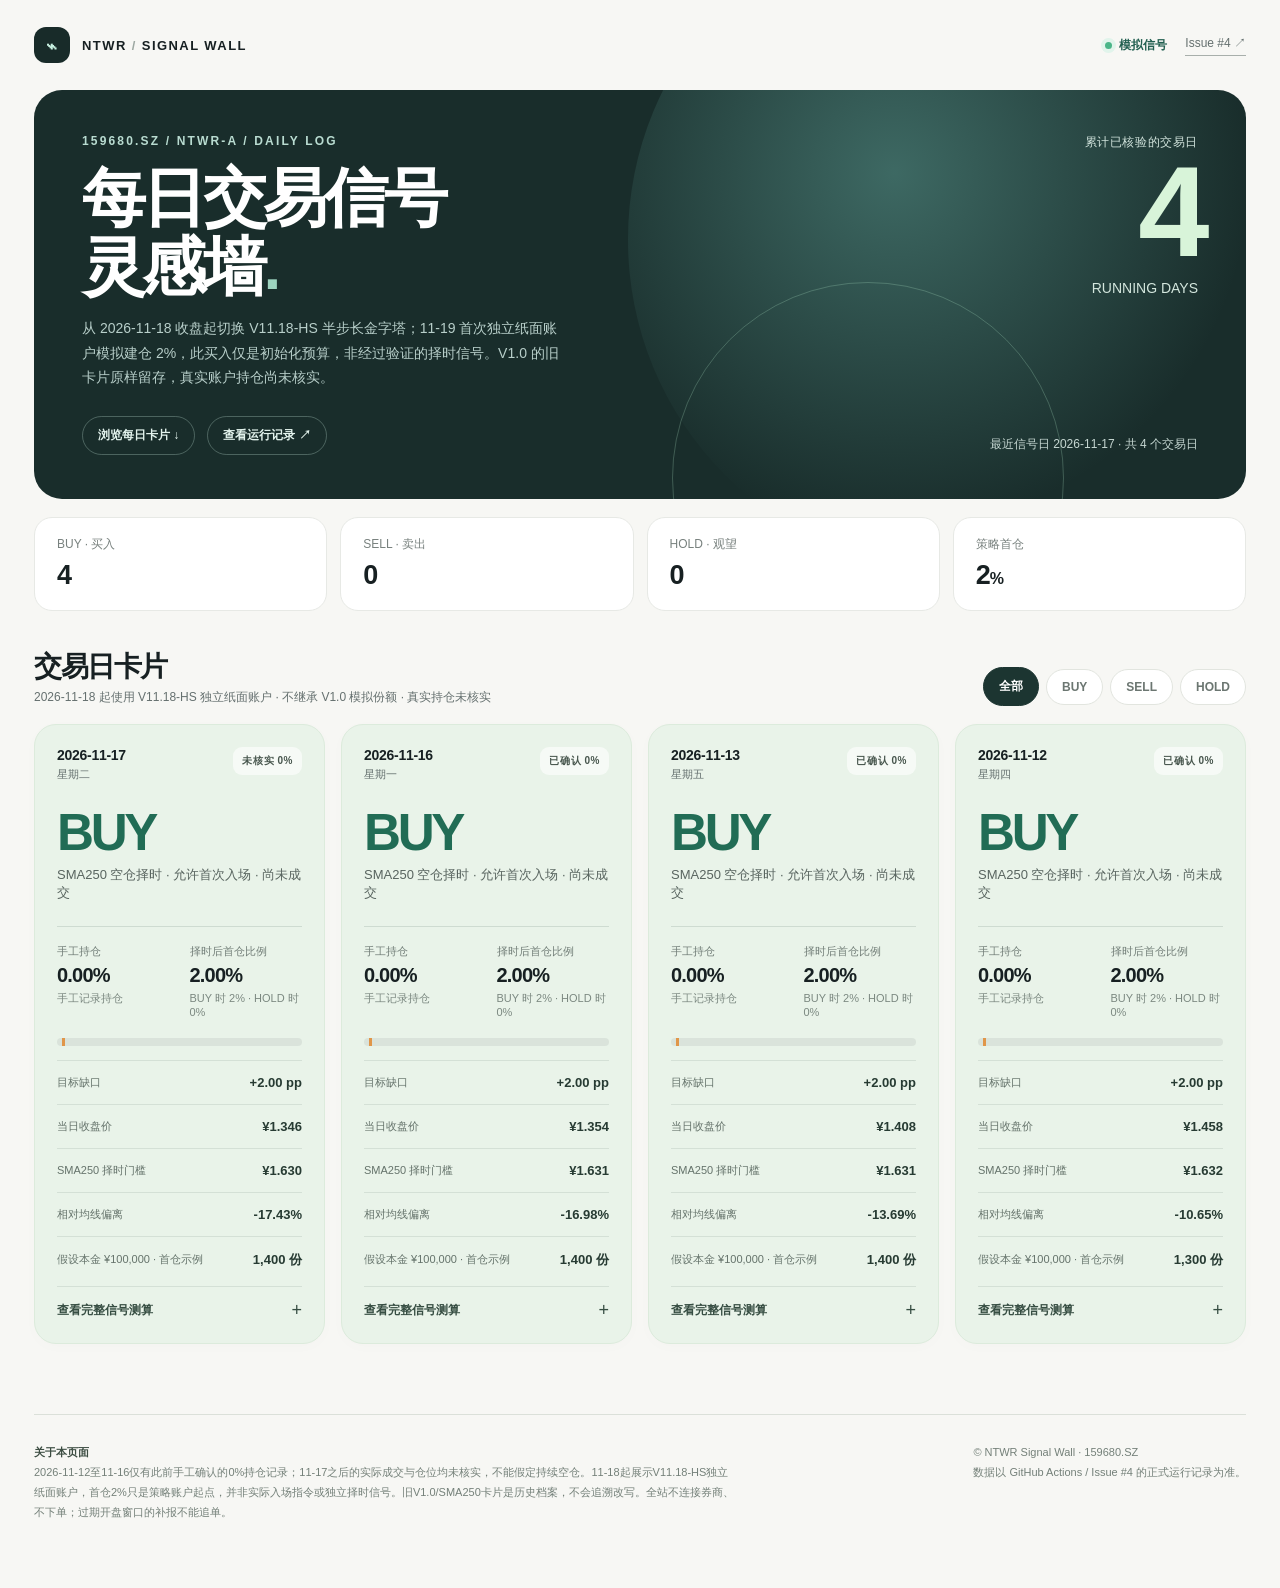
==== index.html @ 6b3f56c6 "data: sync verified 159680 signal wall from private research" ====
<!doctype html>
<html lang="zh-CN">
<head>
  <meta charset="utf-8">
  <meta name="viewport" content="width=device-width, initial-scale=1">
  <meta name="color-scheme" content="light">
  <meta name="description" content="159680.SZ · NTWR-A V11.18-HS 半步长金字塔独立纸面账户（2026-11-18切换），历史V1.0记录保留">
  <title>NTWR Signal Wall · 159680.SZ</title>
  <style>
    :root{--ink:#172022;--muted:#65706f;--paper:#f7f7f4;--border:#e7e9e5;--sea:#076c68;--buy:#216c55;--sell:#b0543d;--hold:#7168a0;--radius:22px}
    *{box-sizing:border-box}html{scroll-behavior:smooth}body{margin:0;background:var(--paper);color:var(--ink);font-family:-apple-system,BlinkMacSystemFont,"SF Pro Display","PingFang SC","Microsoft YaHei",sans-serif;-webkit-font-smoothing:antialiased}
    a{color:inherit;text-decoration:none}button{font:inherit}button:focus-visible,a:focus-visible,summary:focus-visible{outline:3px solid #1d8580;outline-offset:4px}
    .shell{max-width:1500px;margin:auto;padding:0 34px 55px}
    .nav{height:90px;display:flex;align-items:center;justify-content:space-between;gap:20px}
    .logo{display:flex;align-items:center;gap:12px;font-size:13px;font-weight:760;letter-spacing:.11em}
    .logo-mark{width:36px;height:36px;border-radius:12px;background:#182b29;color:#c6efdf;display:grid;place-items:center;font-size:20px;letter-spacing:0}
    .nav-right{display:flex;align-items:center;gap:18px;color:var(--muted);font-size:12px}
    .nav-link{border-bottom:1px solid #a8afab;padding-bottom:3px}.tiny-live{display:inline-flex;align-items:center;gap:7px;font-weight:650;color:#225f50}.dot{display:inline-block;width:7px;height:7px;background:#4ab588;border-radius:100%;box-shadow:0 0 0 4px #e1f4eb}
    .hero{position:relative;overflow:hidden;display:grid;grid-template-columns:minmax(0,1.2fr) minmax(265px,.8fr);min-height:325px;gap:28px;padding:44px 48px;background:#192d2b;color:white;border-radius:28px}
    .hero:before{content:"";position:absolute;right:-4%;top:-45%;width:55%;aspect-ratio:1;border-radius:50%;background:radial-gradient(circle at 40% 40%,#65aaa07a,transparent 63%)}
    .hero:after{content:"";position:absolute;right:15%;bottom:-175px;width:390px;height:390px;border:1px solid #addfc043;border-radius:50%}
    .hero-copy,.hero-metrics{position:relative;z-index:1}.eyebrow{font-size:12px;letter-spacing:.18em;font-weight:670;color:#b9dcd1}
    h1{margin:16px 0 14px;font-size:clamp(38px,5vw,66px);letter-spacing:-.055em;line-height:1.08;font-weight:770}
    .hero-sub{margin:0;color:#b8cfca;line-height:1.75;font-size:14px;max-width:480px}
    .hero-links{display:flex;flex-wrap:wrap;gap:12px;margin-top:26px}.hero-link{border:1px solid #8eaaa270;padding:10px 15px;border-radius:100px;color:#e3f3ed;font-size:12px;font-weight:650}.hero-link:hover{background:#ffffff16}
    .hero-metrics{align-self:stretch;display:flex;flex-direction:column;justify-content:space-between;align-items:flex-end;text-align:right}
    .run-label{font-size:12px;color:#d3e5de;letter-spacing:.05em}.run-number{font-weight:800;line-height:.95;letter-spacing:-.09em;font-size:clamp(84px,10vw,143px);color:#d8f4d9;font-variant-numeric:tabular-nums}
    .run-caption{margin:7px 0 0;font-size:14px;color:#d3e6dd}.newest{font-size:12px;color:#c6d7d2;line-height:1.7}
    .stat-strip{display:grid;grid-template-columns:repeat(4,1fr);gap:13px;margin:18px 0 39px}
    .stat{background:white;border:1px solid var(--border);border-radius:18px;padding:18px 22px;min-height:94px}
    .stat-label{font-size:12px;color:#78817e}.stat-value{font-size:27px;line-height:1.18;margin-top:7px;font-weight:770;letter-spacing:-.04em;font-variant-numeric:tabular-nums}
    .section-head{display:flex;justify-content:space-between;align-items:end;gap:20px;margin-bottom:18px}
    .section-head h2{font-size:28px;letter-spacing:-.05em;line-height:1.2;margin:0 0 6px}.section-head p{font-size:12px;color:var(--muted);margin:0}
    .filters{display:flex;align-items:center;gap:7px;flex-wrap:wrap}
    .filter{border:1px solid #e2e5df;background:#fff;border-radius:999px;padding:10px 15px;cursor:pointer;color:#6b7671;font-size:12px;font-weight:690;transition:background .15s,border .15s}
    .filter[aria-pressed="true"]{background:#1c3531;border-color:#1c3531;color:#fff}.filter:hover:not([aria-pressed="true"]){border-color:#89a49a}
    /* Row-first order: the first three daily cards occupy the first three columns. */
    .wall{display:grid;grid-template-columns:repeat(4,minmax(0,1fr));gap:16px;align-items:start;min-height:150px}
    /* Progressive enhancement: the script sizes row spans for a compact masonry wall. */
    .wall.masonry{grid-auto-rows:8px}
    .wall>.empty{grid-column:1/-1}
    .card{display:block;width:100%;margin:0;min-width:0;align-self:start;padding:22px;border:1px solid #e9eae5;background:white;border-radius:var(--radius);box-shadow:0 3px 15px #21342b04;transition:transform .22s,box-shadow .22s;overflow:hidden}
    .card:hover{transform:translateY(-3px);box-shadow:0 16px 30px #1f302214}
    .card.buy{background:#e9f3e9;border-color:#dcebdc}.card.sell{background:#f9eae4;border-color:#f0dcd3}.card.hold{background:#eeebf7;border-color:#e4e0f0}
    .card-top{display:flex;align-items:flex-start;justify-content:space-between;gap:12px}
    .card-date{font-size:14px;font-weight:760;letter-spacing:-.02em}.day-name{font-size:11px;color:var(--muted);margin-top:4px}
    .tag{padding:7px 9px;border-radius:9px;background:#fff9;font-size:10px;letter-spacing:.055em;font-weight:750;color:#47564d}
    .signal{font-weight:830;letter-spacing:-.065em;font-size:clamp(38px,4vw,59px);margin:25px 0 7px;line-height:1}
    .buy .signal{color:var(--buy)}.sell .signal{color:var(--sell)}.hold .signal{color:var(--hold)}
    .signal-zh{font-size:13px;color:#58645f}.card-main{display:grid;grid-template-columns:1fr 1fr;gap:20px;margin-top:24px;border-top:1px solid #90a29a4d;padding-top:17px}
    .k{font-size:11px;color:#727e78}.v{font-size:20px;letter-spacing:-.04em;font-weight:760;margin-top:5px;font-variant-numeric:tabular-nums}
    .mini-v{font-size:14px;font-weight:730;margin-top:4px}
    .mini-note{font-size:11px;color:#7b8880;margin-top:4px}
    .weight-line{height:8px;border-radius:12px;background:#acb6b042;position:relative;margin:20px 0 14px;overflow:hidden}
    .weight-line .actual{height:100%;border-radius:12px;background:#304a44;width:var(--actual)}
    .weight-line .target{position:absolute;top:0;bottom:0;left:var(--target);width:3px;background:#e09649}
    .card-foot{display:flex;justify-content:space-between;align-items:center;gap:10px;border-top:1px solid #8a9b9338;margin-top:14px;padding-top:14px;font-size:11px;color:#65736b}
    .card-foot strong{font-size:13px;color:#273b33;font-variant-numeric:tabular-nums}
    .details{border-top:1px solid #8a9b9338;margin-top:17px;padding-top:13px}
    .details summary{list-style:none;display:flex;justify-content:space-between;align-items:center;gap:10px;font-size:12px;font-weight:700;cursor:pointer;color:#364d42}
    .details summary::-webkit-details-marker{display:none}.details summary:after{content:"+";font-size:18px;font-weight:400}.details[open] summary:after{content:"−"}
    .detail-body{padding-top:16px;font-size:12px;color:#51645a;line-height:1.8}
    .detail-row{display:flex;justify-content:space-between;gap:10px;border-bottom:1px dashed #8c9d932e;padding:4px 0}.detail-row strong{font-variant-numeric:tabular-nums;color:#24342c}
    .scenario{width:100%;margin-top:13px;border-collapse:collapse;font-size:11px}.scenario th{text-align:left;font-weight:600;color:#708078}.scenario th,.scenario td{padding:7px 2px;border-bottom:1px solid #90a29a38}.scenario td:last-child{text-align:right;font-variant-numeric:tabular-nums}
    .detail-source{display:inline-flex;align-items:center;gap:4px;margin-top:17px;text-decoration:underline;text-underline-offset:4px}
    .empty{padding:70px 20px;text-align:center;background:white;border:1px dashed #bbc8c1;border-radius:20px;color:#79877f;font-size:14px}
    .footer{margin-top:58px;border-top:1px solid #dbe0d9;padding:28px 0 10px;display:flex;gap:25px;justify-content:space-between;color:#748079;font-size:11px;line-height:1.8}
    .footer b{color:#3c4d42}.footer>div{max-width:700px}
    @media(max-width:1180px){.wall{grid-template-columns:repeat(3,minmax(0,1fr))}}
    @media(max-width:900px){.hero{grid-template-columns:1fr;padding:30px;min-height:320px}.hero-metrics{flex-direction:row;align-items:end;text-align:left}.run-number{font-size:90px}.stat-strip{grid-template-columns:repeat(2,1fr)}.section-head{align-items:flex-start;flex-direction:column}.wall{grid-template-columns:repeat(2,minmax(0,1fr))}}
    @media(max-width:540px){.shell{padding:0 16px 34px}.nav{height:72px}.nav-right{gap:8px}.nav-link{font-size:11px}.hero{padding:26px 24px;border-radius:22px}.hero-metrics{gap:8px;align-items:end}.run-number{font-size:74px}.hero h1{font-size:39px}.stat-strip{gap:8px;margin:12px 0 28px}.stat{padding:16px;min-height:80px}.stat-value{font-size:25px}.wall{grid-template-columns:1fr}.section-head h2{font-size:25px}.footer{flex-direction:column;gap:7px}}
    @media(prefers-reduced-motion:reduce){*{scroll-behavior:auto!important;transition:none!important}}
  </style>
</head>
<body>
  <div class="shell">
    <nav class="nav" aria-label="主导航">
      <div class="logo"><div class="logo-mark" aria-hidden="true">⌁</div><span>NTWR <span style="color:#9da8a2">/</span> SIGNAL WALL</span></div>
      <div class="nav-right"><span class="tiny-live"><span class="dot"></span>模拟信号</span><a class="nav-link" href="https://github.com/zhangzihaoDT/grid-trading/issues/4" target="_blank" rel="noreferrer">Issue #4 ↗</a></div>
    </nav>
    <header class="hero">
      <div class="hero-copy">
        <div class="eyebrow">159680.SZ / NTWR-A / DAILY LOG</div>
        <h1>每日交易信号<br>灵感墙<span style="color:#9dd4bf">.</span></h1>
        <p class="hero-sub">从 2026-11-18 收盘起切换 V11.18-HS 半步长金字塔；11-19 首次独立纸面账户模拟建仓 2%，此买入仅是初始化预算，非经过验证的择时信号。V1.0 的旧卡片原样留存，真实账户持仓尚未核实。</p>
        <div class="hero-links"><a class="hero-link" href="#signal-wall">浏览每日卡片 ↓</a><a class="hero-link" href="https://github.com/zhangzihaoDT/grid-trading/actions/workflows/ntwr-a-159680-daily.yml" target="_blank" rel="noreferrer">查看运行记录 ↗</a></div>
      </div>
      <div class="hero-metrics">
        <div><div class="run-label">累计已核验的交易日</div><div class="run-number" id="day-count">—</div><p class="run-caption">RUNNING DAYS</p></div>
        <div class="newest" id="latest-date">正在读取信号档案…</div>
      </div>
    </header>
    <section class="stat-strip" aria-label="信号统计">
      <div class="stat"><div class="stat-label">BUY · 买入</div><div class="stat-value" id="buy-count">—</div></div>
      <div class="stat"><div class="stat-label">SELL · 卖出</div><div class="stat-value" id="sell-count">—</div></div>
      <div class="stat"><div class="stat-label">HOLD · 观望</div><div class="stat-value" id="hold-count">—</div></div>
      <div class="stat"><div class="stat-label">策略首仓</div><div class="stat-value">2<span style="font-size:16px">%</span></div></div>
    </section>
    <main id="signal-wall">
      <div class="section-head"><div><h2>交易日卡片</h2><p>2026-11-18 起使用 V11.18-HS 独立纸面账户 · 不继承 V1.0 模拟份额 · 真实持仓未核实</p></div>
        <div class="filters" role="group" aria-label="按信号筛选">
          <button class="filter" type="button" data-filter="ALL" aria-pressed="true">全部</button>
          <button class="filter" type="button" data-filter="BUY" aria-pressed="false">BUY</button>
          <button class="filter" type="button" data-filter="SELL" aria-pressed="false">SELL</button>
          <button class="filter" type="button" data-filter="HOLD" aria-pressed="false">HOLD</button>
        </div>
      </div>
      <div id="cards" class="wall" aria-live="polite"><div class="empty">正在加载已核验的交易日信号…</div></div>
    </main>
    <footer class="footer">
      <div><b>关于本页面</b><div>2026-11-12至11-16仅有此前手工确认的0%持仓记录；11-17之后的实际成交与仓位均未核实，不能假定持续空仓。11-18起展示V11.18-HS独立纸面账户，首仓2%只是策略账户起点，并非实际入场指令或独立择时信号。旧V1.0/SMA250卡片是历史档案，不会追溯改写。全站不连接券商、不下单；过期开盘窗口的补报不能追单。</div></div>
      <div>© NTWR Signal Wall · 159680.SZ<br>数据以 GitHub Actions / Issue #4 的正式运行记录为准。</div>
    </footer>
  </div>
  <script>
    "use strict";
    const wall = document.querySelector("#cards");
    const buttons = Array.from(document.querySelectorAll("[data-filter]"));
    const text = (id, value) => { document.getElementById(id).textContent = String(value); };
    const h = value => String(value ?? "").replace(/[&<>"']/g, c => ({'&':'&amp;','<':'&lt;','>':'&gt;','"':'&quot;',"'":'&#39;'}[c]));
    const percent = (value, digits=2) => (Number(value)*100).toFixed(digits)+"%";
    const cny = value => "¥"+Number(value).toLocaleString("zh-CN",{maximumFractionDigits:2,minimumFractionDigits:0});
    const signed = value => (Number(value)>0?"+":"")+(Number(value)*100).toFixed(2)+" pp";
    const dayName = date => ["星期日","星期一","星期二","星期三","星期四","星期五","星期六"][new Date(date+"T12:00:00+08:00").getUTCDay()];
    const label = {BUY:"买入信号",SELL:"卖出信号",HOLD:"继续观望"};
    let entries = [], chosen = "ALL";
    const visibleSignal = e => e.position_view?.entry_signal || e.signal;
    function card(e) {
      const hs=e.policy==="ntwr_a_v11_18" && e.strategy_version==="NTWR-A V11.18-HS pyramid grid / fresh 2% paper first entry";
      const view=e.position_view && e.position_view.account_view==="MANUAL_NO_REPORTED_FILLS" ? e.position_view : null;
      const r=(view?.reference_open||e.reference_open||{});
      const target=percent(view?view.entry_weight:e.target_weight);
      const actual=percent(view?view.recorded_weight:e.actual_weight);
      const cap=Math.min(100,Math.max(0,Number(view?view.entry_weight:e.target_weight)*100));
      const act=Math.min(100,Math.max(0,Number(view?view.recorded_weight:e.actual_weight)*100));
      const rows=((view?.opening_scenarios)||e.opening_scenarios||[]).map(x=>'<tr><td>'+'¥'+Number(x.candidate_open_price).toFixed(3)+'</td><td>'+h(x.execution)+'</td><td>'+Number(x.quantity).toLocaleString("zh-CN")+' 份</td></tr>').join("");
      const historical=e.timeliness==="HISTORICAL_ONLY";
      const confirmed=view?.confirmation==="CONFIRMED_FLAT";
      const visualSignal=visibleSignal(e);
      const signalCaption=hs?(e.paper_account_phase==="FIRST_OPEN_REFERENCE"?
        'V11.18-HS · 首仓2%固定预算参考（非择时认证）':
        'V11.18-HS · 半步长金字塔模拟信号'):
        (view?('SMA250 空仓择时 · '+(visualSignal==="BUY"?'允许首次入场':'继续等待')+' · 尚未成交'):label[e.signal]);
      const viewBadge=hs?(historical?'HS 历史回算':'HS 纸面账户'):(view?(confirmed?'已确认 0%':'未核实 0%'):(historical?'历史回算':'已核验'));
      const note=view?'手工记录持仓':(hs?'新策略独立模拟 · 非真实持仓':'模拟收盘仓位');
      const source = /^https:\/\/github\.com\/zhangzihaoDT\/grid-trading\/actions\/runs\/\d+$/.test(e.run_url||"") ? e.run_url : "https://github.com/zhangzihaoDT/grid-trading/actions";
      return '<article class="card '+h(visualSignal.toLowerCase())+'">'
        +'<div class="card-top"><div><div class="card-date">'+h(e.market_date)+'</div><div class="day-name">'+dayName(e.market_date)+'</div></div><span class="tag">'+viewBadge+'</span></div>'
        +'<div class="signal">'+h(visualSignal)+'</div><div class="signal-zh">'+signalCaption+'</div>'
        +'<div class="card-main"><div><div class="k">'+(view?'手工持仓':'模拟实际仓位')+'</div><div class="v">'+actual+'</div><div class="mini-note">'+note+'</div></div><div><div class="k">'+(view?'择时后首仓比例':(hs?'次开盘情景仓位':'策略目标仓位'))+'</div><div class="v">'+target+'</div><div class="mini-note">'+(view?'BUY 时 2% · HOLD 时 0%':(hs?'仅是收盘价基准情景':'SMA250 策略计算'))+'</div></div></div>'
        +'<div class="weight-line" title="深色为实际仓位，竖线为目标仓位" style="--actual:'+act+'%;--target:'+cap+'%"><div class="actual"></div><div class="target"></div></div>'
        +'<div class="card-foot"><span>目标缺口</span><strong>'+signed(view?view.entry_gap:e.weight_gap)+'</strong></div>'
        +'<div class="card-foot"><span>当日收盘价</span><strong>¥'+Number(e.close).toFixed(3)+'</strong></div>'
        +(view?'<div class="card-foot"><span>SMA250 择时门槛</span><strong>¥'+Number(view.timing.ma250).toFixed(3)+'</strong></div>'
               +'<div class="card-foot"><span>相对均线偏离</span><strong>'+(Number(view.timing.deviation_pct)>0?'+':'')+Number(view.timing.deviation_pct).toFixed(2)+'%</strong></div>':'')
        +'<div class="card-foot"><span>'+(view?'假设本金 ¥100,000 · 首仓示例':'假设下个开盘 · '+h(r.execution||"—"))+'</span><strong>'+Number(r.quantity||0).toLocaleString("zh-CN")+' 份</strong></div>'
        +'<details class="details"><summary>查看完整信号测算</summary><div class="detail-body">'
        +'<div class="detail-row"><span>次一工作日（估计）</span><strong>'+h(e.next_open_date_estimate)+'</strong></div>'
        +(hs?'<div class="detail-row"><span>策略版本</span><strong>NTWR-A V11.18-HS</strong></div>'
                +'<div class="detail-row"><span>本轮网格锚点</span><strong>'+h(e.grid_anchor===null?'待首仓成交':'¥'+Number(e.grid_anchor).toFixed(3))+'</strong></div>'
                +'<div class="detail-row"><span>已成交档位</span><strong>'+h((e.held_levels||[]).join(', ')||'无')+'</strong></div>'
                +'<div class="detail-row"><span>纸面账户起点</span><strong>'+h(e.paper_start_date)+'</strong></div>'
                +'<div style="margin:10px 0;color:#9b6842">真实账户持仓未核实；本卡仅是独立模拟账户，不能把旧V1.0仓位继承到此策略。模型首仓2%不构成独立择时验证。</div>'
                :'<div class="detail-row"><span>SMA250</span><strong>¥'+Number(e.sma250).toFixed(4)+'</strong></div>')
        +(view?'<div class="detail-row"><span>入场择时规则</span><strong>收盘 ≤ SMA250 才 BUY</strong></div>'
               +'<div class="detail-row"><span>独立择时判定</span><strong>'+h(view.entry_signal)+'</strong></div>'
               +'<div class="detail-row"><span>判断时点</span><strong>T 日收盘 → T+1 开盘</strong></div>'
               +'<div style="margin-top:10px;color:#9b6842">该择时门槛来自已预登记的研究候选，尚未证明稳定提升收益；规则成立不等于投资回报可预期。</div>':'')
        +(view?'<div class="detail-row"><span>实际成交记录</span><strong>0 份 · 未执行</strong></div>'
           +'<div class="detail-row"><span>持仓确认日期</span><strong>'+h(view.confirmed_flat_through)+'</strong></div>'
           +'<div style="margin:12px 0;color:#68796d">下面是以 ¥100,000 假设本金计算的首次建仓示例，非你的账户资金或真实订单。</div>'
           :'<div class="detail-row"><span>模拟账户净值</span><strong>'+cny(e.nav_cny)+'</strong></div>'
            +'<div class="detail-row"><span>模拟可用现金</span><strong>'+cny(e.cash_cny)+'</strong></div>'
            +'<div class="detail-row"><span>模拟持有份额</span><strong>'+Number(e.shares).toLocaleString("zh-CN")+'</strong></div>')
        +'<div class="detail-row"><span>基准情景成交金额</span><strong>'+cny(r.notional_cny||0)+'</strong></div>'
        +'<div class="detail-row"><span>基准情景成交额/NAV</span><strong>'+percent(r.notional_pct_nav||0)+'</strong></div>'
        +'<table class="scenario"><thead><tr><th>假设开盘价</th><th>动作</th><th style="text-align:right">模拟数量</th></tr></thead><tbody>'+rows+'</tbody></table>'
        +(view?'<div style="margin-top:16px;padding:12px;border-radius:9px;background:#ffffff80"><strong>原策略研究账户（独立保留）</strong>'
             +'<div class="detail-row"><span>原始收盘策略信号</span><strong>'+h(e.signal)+'</strong></div>'
             +'<div class="detail-row"><span>模拟仓位</span><strong>'+percent(e.actual_weight)+'</strong></div>'
             +'<div class="detail-row"><span>SMA250 目标仓位</span><strong>'+percent(e.target_weight)+'</strong></div>'
             +'<div class="detail-row"><span>模拟净值</span><strong>'+cny(e.nav_cny)+'</strong></div>'
             +'</div>':'')
        +'<div style="margin-top:13px;color:#7a8b81">'+(hs?'V11.18-HS按固定锚点和价格阶梯生成交易意图。新策略从2026-11-19开盘模拟独立首仓，切换前历史卡片不作修改；不代表用户实际交易。 ': '')+(view?('空仓择时信号由经核验的收盘价与 SMA250 决定：'+(visualSignal==="BUY"?'满足门槛，给出下一开盘的 2% 首仓参考。':'不满足门槛，继续空仓等待，首仓参考 0%。')+'此门槛是研究候选，经济优势未获证实；原始纸面信号另列于上。'+(confirmed?'本日无成交已手工确认。':'本日实际持仓尚未重新确认。')):'')+(historical?' 历史补报不表示当前可执行买卖。':' 当前开盘仍需按真实价格、真实可用资金核算。')+'</div>'
        +'<a class="detail-source" href="'+h(source)+'" target="_blank" rel="noreferrer">查看运行证据 ↗</a>'
        +'</div></details></article>';
    }
    // CSS multi-column balances item heights and can place the third daily card
    // below earlier cards. A row-first grid preserves chronological reading order.
    // Measure each card's natural height before activating masonry row spans.
    let layoutScheduled=false;
    function layoutMasonry(){
      const cards=Array.from(wall.querySelectorAll(".card"));
      wall.classList.remove("masonry");
      cards.forEach(el=>{el.style.gridRowEnd="auto";});
      if(!cards.length)return;
      const heights=cards.map(el=>el.getBoundingClientRect().height);
      wall.classList.add("masonry");
      cards.forEach((el,i)=>{
        el.style.gridRowEnd="span "+Math.max(1,Math.ceil((heights[i]+16)/24));
      });
    }
    function scheduleMasonry(){
      if(layoutScheduled)return;
      layoutScheduled=true;
      requestAnimationFrame(()=>{layoutScheduled=false;layoutMasonry();});
    }
    function render(){
      const showing=chosen==="ALL"?entries:entries.filter(x=>visibleSignal(x)===chosen);
      wall.classList.remove("masonry");
      wall.innerHTML=showing.length?showing.map(card).join(""):'<div class="empty">该筛选下尚无已核验交易日信号。</div>';
      scheduleMasonry();
    }
    wall.addEventListener("toggle",e=>{if(e.target.tagName==="DETAILS")scheduleMasonry();},true);
    window.addEventListener("resize",scheduleMasonry);
    buttons.forEach(b=>b.addEventListener("click",()=>{chosen=b.dataset.filter;buttons.forEach(x=>x.setAttribute("aria-pressed",String(x===b)));render();}));
    fetch("./signals.json",{cache:"no-store"}).then(r=>{if(!r.ok)throw new Error("HTTP "+r.status);return r.json()}).then(feed=>{
      if(feed.schema_version!==1 || feed.symbol!=="159680.SZ" || !Array.isArray(feed.entries))throw new Error("信号档案版本不匹配");
      entries=feed.entries.slice().sort((a,b)=>b.market_date.localeCompare(a.market_date));
      text("day-count",entries.length);
      text("buy-count",entries.filter(e=>visibleSignal(e)==="BUY").length);
      text("sell-count",entries.filter(e=>visibleSignal(e)==="SELL").length);
      text("hold-count",entries.filter(e=>visibleSignal(e)==="HOLD").length);
      text("latest-date",entries.length?"最近信号日 "+entries[0].market_date+" · 共 "+entries.length+" 个交易日":"暂无已核验记录");
      render();
    }).catch(err=>{wall.innerHTML='<div class="empty">信号档案尚未就绪：'+h(err.message)+'。请查看 GitHub Actions 发布状态。</div>';text("latest-date","数据载入未成功");});
  </script>
</body>
</html>
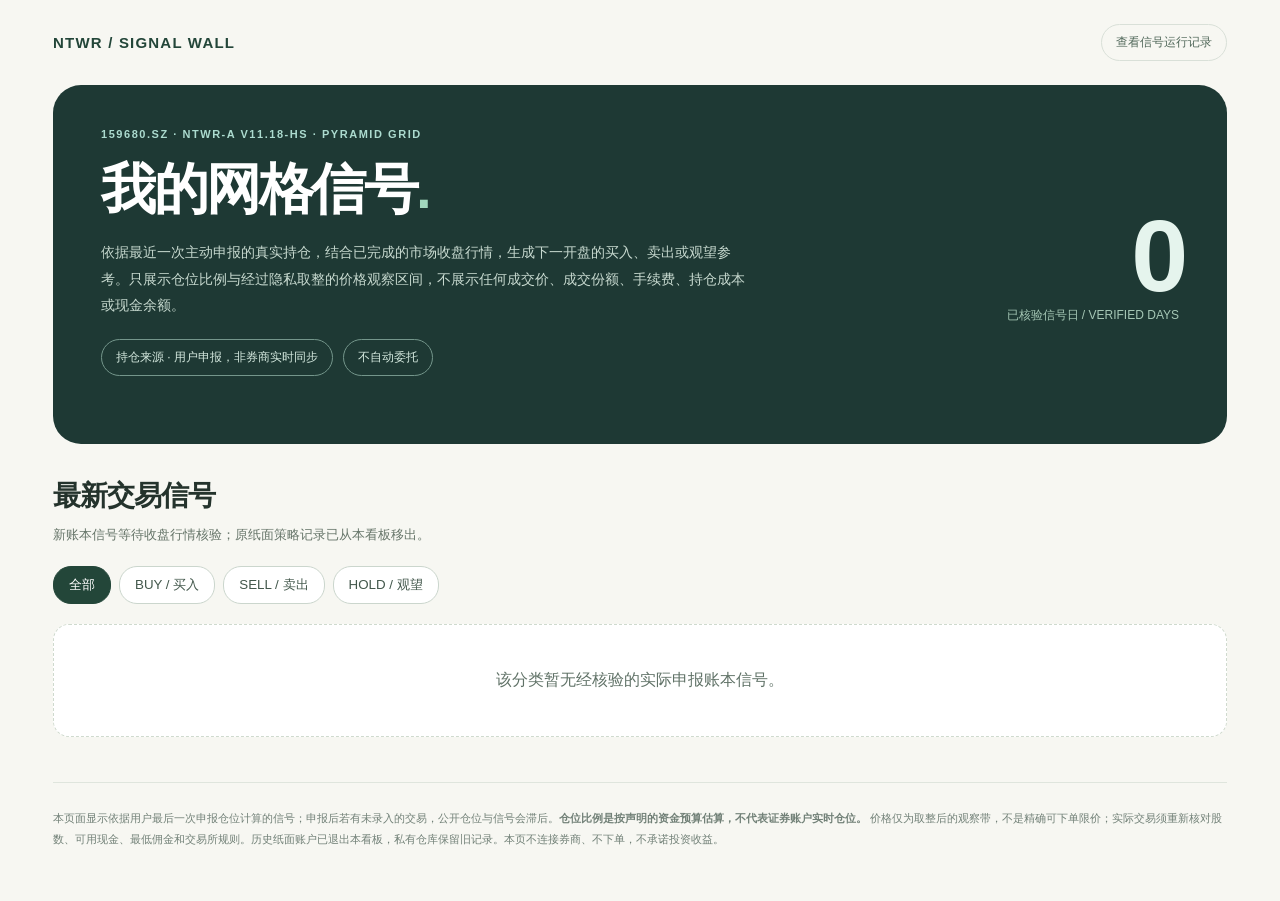
==== commit a783f085: "data: sync verified 159680 signal wall from private research" ====
--- a/index.html
+++ b/index.html
@@ -4,226 +4,134 @@
   <meta charset="utf-8">
   <meta name="viewport" content="width=device-width, initial-scale=1">
   <meta name="color-scheme" content="light">
-  <meta name="description" content="159680.SZ · NTWR-A V11.18-HS 半步长金字塔独立纸面账户（2026-11-18切换），历史V1.0记录保留">
-  <title>NTWR Signal Wall · 159680.SZ</title>
+  <meta name="description" content="159680.SZ / NTWR-A V11.18-HS。仅展示用户自报账本推导的仓位比例、价格观察带与信号；不公开实际成交明细。">
+  <title>NTWR Signal Wall · 基于申报持仓的网格信号</title>
   <style>
-    :root{--ink:#172022;--muted:#65706f;--paper:#f7f7f4;--border:#e7e9e5;--sea:#076c68;--buy:#216c55;--sell:#b0543d;--hold:#7168a0;--radius:22px}
-    *{box-sizing:border-box}html{scroll-behavior:smooth}body{margin:0;background:var(--paper);color:var(--ink);font-family:-apple-system,BlinkMacSystemFont,"SF Pro Display","PingFang SC","Microsoft YaHei",sans-serif;-webkit-font-smoothing:antialiased}
-    a{color:inherit;text-decoration:none}button{font:inherit}button:focus-visible,a:focus-visible,summary:focus-visible{outline:3px solid #1d8580;outline-offset:4px}
-    .shell{max-width:1500px;margin:auto;padding:0 34px 55px}
-    .nav{height:90px;display:flex;align-items:center;justify-content:space-between;gap:20px}
-    .logo{display:flex;align-items:center;gap:12px;font-size:13px;font-weight:760;letter-spacing:.11em}
-    .logo-mark{width:36px;height:36px;border-radius:12px;background:#182b29;color:#c6efdf;display:grid;place-items:center;font-size:20px;letter-spacing:0}
-    .nav-right{display:flex;align-items:center;gap:18px;color:var(--muted);font-size:12px}
-    .nav-link{border-bottom:1px solid #a8afab;padding-bottom:3px}.tiny-live{display:inline-flex;align-items:center;gap:7px;font-weight:650;color:#225f50}.dot{display:inline-block;width:7px;height:7px;background:#4ab588;border-radius:100%;box-shadow:0 0 0 4px #e1f4eb}
-    .hero{position:relative;overflow:hidden;display:grid;grid-template-columns:minmax(0,1.2fr) minmax(265px,.8fr);min-height:325px;gap:28px;padding:44px 48px;background:#192d2b;color:white;border-radius:28px}
-    .hero:before{content:"";position:absolute;right:-4%;top:-45%;width:55%;aspect-ratio:1;border-radius:50%;background:radial-gradient(circle at 40% 40%,#65aaa07a,transparent 63%)}
-    .hero:after{content:"";position:absolute;right:15%;bottom:-175px;width:390px;height:390px;border:1px solid #addfc043;border-radius:50%}
-    .hero-copy,.hero-metrics{position:relative;z-index:1}.eyebrow{font-size:12px;letter-spacing:.18em;font-weight:670;color:#b9dcd1}
-    h1{margin:16px 0 14px;font-size:clamp(38px,5vw,66px);letter-spacing:-.055em;line-height:1.08;font-weight:770}
-    .hero-sub{margin:0;color:#b8cfca;line-height:1.75;font-size:14px;max-width:480px}
-    .hero-links{display:flex;flex-wrap:wrap;gap:12px;margin-top:26px}.hero-link{border:1px solid #8eaaa270;padding:10px 15px;border-radius:100px;color:#e3f3ed;font-size:12px;font-weight:650}.hero-link:hover{background:#ffffff16}
-    .hero-metrics{align-self:stretch;display:flex;flex-direction:column;justify-content:space-between;align-items:flex-end;text-align:right}
-    .run-label{font-size:12px;color:#d3e5de;letter-spacing:.05em}.run-number{font-weight:800;line-height:.95;letter-spacing:-.09em;font-size:clamp(84px,10vw,143px);color:#d8f4d9;font-variant-numeric:tabular-nums}
-    .run-caption{margin:7px 0 0;font-size:14px;color:#d3e6dd}.newest{font-size:12px;color:#c6d7d2;line-height:1.7}
-    .stat-strip{display:grid;grid-template-columns:repeat(4,1fr);gap:13px;margin:18px 0 39px}
-    .stat{background:white;border:1px solid var(--border);border-radius:18px;padding:18px 22px;min-height:94px}
-    .stat-label{font-size:12px;color:#78817e}.stat-value{font-size:27px;line-height:1.18;margin-top:7px;font-weight:770;letter-spacing:-.04em;font-variant-numeric:tabular-nums}
-    .section-head{display:flex;justify-content:space-between;align-items:end;gap:20px;margin-bottom:18px}
-    .section-head h2{font-size:28px;letter-spacing:-.05em;line-height:1.2;margin:0 0 6px}.section-head p{font-size:12px;color:var(--muted);margin:0}
-    .filters{display:flex;align-items:center;gap:7px;flex-wrap:wrap}
-    .filter{border:1px solid #e2e5df;background:#fff;border-radius:999px;padding:10px 15px;cursor:pointer;color:#6b7671;font-size:12px;font-weight:690;transition:background .15s,border .15s}
-    .filter[aria-pressed="true"]{background:#1c3531;border-color:#1c3531;color:#fff}.filter:hover:not([aria-pressed="true"]){border-color:#89a49a}
-    /* Row-first order: the first three daily cards occupy the first three columns. */
-    .wall{display:grid;grid-template-columns:repeat(4,minmax(0,1fr));gap:16px;align-items:start;min-height:150px}
-    /* Progressive enhancement: the script sizes row spans for a compact masonry wall. */
-    .wall.masonry{grid-auto-rows:8px}
-    .wall>.empty{grid-column:1/-1}
-    .card{display:block;width:100%;margin:0;min-width:0;align-self:start;padding:22px;border:1px solid #e9eae5;background:white;border-radius:var(--radius);box-shadow:0 3px 15px #21342b04;transition:transform .22s,box-shadow .22s;overflow:hidden}
-    .card:hover{transform:translateY(-3px);box-shadow:0 16px 30px #1f302214}
-    .card.buy{background:#e9f3e9;border-color:#dcebdc}.card.sell{background:#f9eae4;border-color:#f0dcd3}.card.hold{background:#eeebf7;border-color:#e4e0f0}
-    .card-top{display:flex;align-items:flex-start;justify-content:space-between;gap:12px}
-    .card-date{font-size:14px;font-weight:760;letter-spacing:-.02em}.day-name{font-size:11px;color:var(--muted);margin-top:4px}
-    .tag{padding:7px 9px;border-radius:9px;background:#fff9;font-size:10px;letter-spacing:.055em;font-weight:750;color:#47564d}
-    .signal{font-weight:830;letter-spacing:-.065em;font-size:clamp(38px,4vw,59px);margin:25px 0 7px;line-height:1}
-    .buy .signal{color:var(--buy)}.sell .signal{color:var(--sell)}.hold .signal{color:var(--hold)}
-    .signal-zh{font-size:13px;color:#58645f}.card-main{display:grid;grid-template-columns:1fr 1fr;gap:20px;margin-top:24px;border-top:1px solid #90a29a4d;padding-top:17px}
-    .k{font-size:11px;color:#727e78}.v{font-size:20px;letter-spacing:-.04em;font-weight:760;margin-top:5px;font-variant-numeric:tabular-nums}
-    .mini-v{font-size:14px;font-weight:730;margin-top:4px}
-    .mini-note{font-size:11px;color:#7b8880;margin-top:4px}
-    .weight-line{height:8px;border-radius:12px;background:#acb6b042;position:relative;margin:20px 0 14px;overflow:hidden}
-    .weight-line .actual{height:100%;border-radius:12px;background:#304a44;width:var(--actual)}
-    .weight-line .target{position:absolute;top:0;bottom:0;left:var(--target);width:3px;background:#e09649}
-    .card-foot{display:flex;justify-content:space-between;align-items:center;gap:10px;border-top:1px solid #8a9b9338;margin-top:14px;padding-top:14px;font-size:11px;color:#65736b}
-    .card-foot strong{font-size:13px;color:#273b33;font-variant-numeric:tabular-nums}
-    .details{border-top:1px solid #8a9b9338;margin-top:17px;padding-top:13px}
-    .details summary{list-style:none;display:flex;justify-content:space-between;align-items:center;gap:10px;font-size:12px;font-weight:700;cursor:pointer;color:#364d42}
-    .details summary::-webkit-details-marker{display:none}.details summary:after{content:"+";font-size:18px;font-weight:400}.details[open] summary:after{content:"−"}
-    .detail-body{padding-top:16px;font-size:12px;color:#51645a;line-height:1.8}
-    .detail-row{display:flex;justify-content:space-between;gap:10px;border-bottom:1px dashed #8c9d932e;padding:4px 0}.detail-row strong{font-variant-numeric:tabular-nums;color:#24342c}
-    .scenario{width:100%;margin-top:13px;border-collapse:collapse;font-size:11px}.scenario th{text-align:left;font-weight:600;color:#708078}.scenario th,.scenario td{padding:7px 2px;border-bottom:1px solid #90a29a38}.scenario td:last-child{text-align:right;font-variant-numeric:tabular-nums}
-    .detail-source{display:inline-flex;align-items:center;gap:4px;margin-top:17px;text-decoration:underline;text-underline-offset:4px}
-    .empty{padding:70px 20px;text-align:center;background:white;border:1px dashed #bbc8c1;border-radius:20px;color:#79877f;font-size:14px}
-    .footer{margin-top:58px;border-top:1px solid #dbe0d9;padding:28px 0 10px;display:flex;gap:25px;justify-content:space-between;color:#748079;font-size:11px;line-height:1.8}
-    .footer b{color:#3c4d42}.footer>div{max-width:700px}
-    @media(max-width:1180px){.wall{grid-template-columns:repeat(3,minmax(0,1fr))}}
-    @media(max-width:900px){.hero{grid-template-columns:1fr;padding:30px;min-height:320px}.hero-metrics{flex-direction:row;align-items:end;text-align:left}.run-number{font-size:90px}.stat-strip{grid-template-columns:repeat(2,1fr)}.section-head{align-items:flex-start;flex-direction:column}.wall{grid-template-columns:repeat(2,minmax(0,1fr))}}
-    @media(max-width:540px){.shell{padding:0 16px 34px}.nav{height:72px}.nav-right{gap:8px}.nav-link{font-size:11px}.hero{padding:26px 24px;border-radius:22px}.hero-metrics{gap:8px;align-items:end}.run-number{font-size:74px}.hero h1{font-size:39px}.stat-strip{gap:8px;margin:12px 0 28px}.stat{padding:16px;min-height:80px}.stat-value{font-size:25px}.wall{grid-template-columns:1fr}.section-head h2{font-size:25px}.footer{flex-direction:column;gap:7px}}
-    @media(prefers-reduced-motion:reduce){*{scroll-behavior:auto!important;transition:none!important}}
+    *{box-sizing:border-box}
+    :root{font-family:Inter,-apple-system,BlinkMacSystemFont,"PingFang SC","Microsoft Yahei",sans-serif;color:#24332c;background:#f7f7f2}
+    body{margin:0} a{color:inherit;text-decoration:none}
+    .shell{max-width:1230px;margin:auto;padding:0 28px 50px}
+    .nav{display:flex;align-items:center;justify-content:space-between;height:85px;gap:15px}
+    .logo{font-size:15px;letter-spacing:.08em;font-weight:800;color:#234639}
+    .nav-link{font-size:12px;border:1px solid #d9e0d8;border-radius:25px;padding:9px 14px;color:#52695b}
+    .hero{display:grid;grid-template-columns:minmax(0,1.4fr) minmax(200px,.6fr);gap:24px;background:#1e3934;color:#fff;padding:43px 48px;border-radius:28px;min-height:296px}
+    .eyebrow{text-transform:uppercase;color:#acdbcf;letter-spacing:.14em;font-size:11px;font-weight:700}
+    h1{font-size:clamp(32px,4.3vw,58px);letter-spacing:-.045em;line-height:1.15;margin:18px 0}
+    .hero p{color:#c7d9cf;font-size:14px;line-height:1.9;max-width:650px}
+    .hero-stats{display:flex;flex-direction:column;align-items:end;justify-content:center;text-align:right}
+    .big-number{font-size:clamp(68px,8vw,112px);font-weight:800;line-height:1;letter-spacing:-.09em;color:#e5f4ed}
+    .subtle{font-size:12px;color:#a6c8b6}
+    .state{display:flex;gap:10px;flex-wrap:wrap;align-items:center;margin:20px 0 25px}
+    .chip{border:1px solid #d9e2db;border-radius:30px;padding:9px 14px;font-size:12px;color:#51645a}
+    .intro{margin:33px 0 20px}
+    .intro h2{font-size:28px;margin:0 0 8px;letter-spacing:-.035em}
+    .intro p{color:#667569;font-size:13px;line-height:1.9;margin:0}
+    .bar{display:flex;gap:8px;flex-wrap:wrap;margin:18px 0}
+    .filter{border:1px solid #cbd6cd;background:#fff;color:#42574b;cursor:pointer;padding:9px 15px;border-radius:18px;font:600 12px inherit}
+    .filter[aria-pressed="true"]{background:#234639;color:#fff;border-color:#234639}
+    .grid{display:grid;grid-template-columns:repeat(3,minmax(0,1fr));gap:19px}
+    .card{background:#fff;border:1px solid #e7ece5;border-radius:18px;padding:23px;box-shadow:0 7px 32px #1c42330a;display:flex;flex-direction:column;gap:15px;min-width:0}
+    .card-top{display:flex;justify-content:space-between;gap:10px;align-items:center}
+    .date{font-size:13px;font-weight:750;color:#375344}
+    .tag{font-size:10px;border:1px solid #dde5dc;border-radius:15px;padding:5px 9px;color:#6c7a72}
+    .signal{font-size:41px;font-weight:850;letter-spacing:-.07em;line-height:1.05}
+    .BUY .signal{color:#267759}.SELL .signal{color:#ae683d}.HOLD .signal{color:#566963}
+    .signal-sub{font-size:11px;color:#7a8880;margin-top:-11px}
+    .weights{background:#f6f8f5;border-radius:13px;padding:14px 12px;display:grid;grid-template-columns:1fr 1fr;gap:12px}
+    .label{font-size:11px;color:#7a8980;line-height:1.5}
+    .val{font-size:25px;font-weight:780;letter-spacing:-.04em;margin-top:4px}
+    .row{display:flex;justify-content:space-between;align-items:baseline;gap:10px;border-bottom:1px solid #eef1ed;padding-bottom:9px;font-size:12px;line-height:1.7}
+    .row strong{font-size:13px;white-space:nowrap;color:#344b3f}
+    .zone-title{font-size:10px;letter-spacing:.05em;color:#809086}
+    .zone{font-size:18px;font-weight:800;margin-top:4px;color:#304c3d;letter-spacing:-.02em}
+    .zones{display:grid;grid-template-columns:1fr 1fr;gap:14px}
+    .disclaimer{font-size:11px;color:#7b8b81;line-height:1.9;border-top:1px solid #ecf0ea;padding-top:12px}
+    details{font-size:11px;color:#728178;line-height:1.75}summary{cursor:pointer;font-weight:700}
+    .empty{grid-column:1/-1;text-align:center;border:1px dashed #cfdace;border-radius:16px;padding:45px 25px;color:#607267;background:#fff}
+    .footer{border-top:1px solid #dfe5dd;padding-top:25px;margin-top:45px;color:#718077;font-size:11px;line-height:1.95}
+    @media(max-width:880px){.hero{grid-template-columns:1fr}.hero-stats{align-items:start;text-align:left}.grid{grid-template-columns:repeat(2,minmax(0,1fr))}}
+    @media(max-width:580px){.shell{padding:0 14px 30px}.nav{height:65px}.hero{padding:28px 24px;min-height:auto}.grid{grid-template-columns:1fr}.card{padding:22px}.intro h2{font-size:24px}.big-number{font-size:76px}}
   </style>
 </head>
 <body>
-  <div class="shell">
-    <nav class="nav" aria-label="主导航">
-      <div class="logo"><div class="logo-mark" aria-hidden="true">⌁</div><span>NTWR <span style="color:#9da8a2">/</span> SIGNAL WALL</span></div>
-      <div class="nav-right"><span class="tiny-live"><span class="dot"></span>模拟信号</span><a class="nav-link" href="https://github.com/zhangzihaoDT/grid-trading/issues/4" target="_blank" rel="noreferrer">Issue #4 ↗</a></div>
-    </nav>
-    <header class="hero">
-      <div class="hero-copy">
-        <div class="eyebrow">159680.SZ / NTWR-A / DAILY LOG</div>
-        <h1>每日交易信号<br>灵感墙<span style="color:#9dd4bf">.</span></h1>
-        <p class="hero-sub">从 2026-11-18 收盘起切换 V11.18-HS 半步长金字塔；11-19 首次独立纸面账户模拟建仓 2%，此买入仅是初始化预算，非经过验证的择时信号。V1.0 的旧卡片原样留存，真实账户持仓尚未核实。</p>
-        <div class="hero-links"><a class="hero-link" href="#signal-wall">浏览每日卡片 ↓</a><a class="hero-link" href="https://github.com/zhangzihaoDT/grid-trading/actions/workflows/ntwr-a-159680-daily.yml" target="_blank" rel="noreferrer">查看运行记录 ↗</a></div>
-      </div>
-      <div class="hero-metrics">
-        <div><div class="run-label">累计已核验的交易日</div><div class="run-number" id="day-count">—</div><p class="run-caption">RUNNING DAYS</p></div>
-        <div class="newest" id="latest-date">正在读取信号档案…</div>
-      </div>
-    </header>
-    <section class="stat-strip" aria-label="信号统计">
-      <div class="stat"><div class="stat-label">BUY · 买入</div><div class="stat-value" id="buy-count">—</div></div>
-      <div class="stat"><div class="stat-label">SELL · 卖出</div><div class="stat-value" id="sell-count">—</div></div>
-      <div class="stat"><div class="stat-label">HOLD · 观望</div><div class="stat-value" id="hold-count">—</div></div>
-      <div class="stat"><div class="stat-label">策略首仓</div><div class="stat-value">2<span style="font-size:16px">%</span></div></div>
-    </section>
-    <main id="signal-wall">
-      <div class="section-head"><div><h2>交易日卡片</h2><p>2026-11-18 起使用 V11.18-HS 独立纸面账户 · 不继承 V1.0 模拟份额 · 真实持仓未核实</p></div>
-        <div class="filters" role="group" aria-label="按信号筛选">
-          <button class="filter" type="button" data-filter="ALL" aria-pressed="true">全部</button>
-          <button class="filter" type="button" data-filter="BUY" aria-pressed="false">BUY</button>
-          <button class="filter" type="button" data-filter="SELL" aria-pressed="false">SELL</button>
-          <button class="filter" type="button" data-filter="HOLD" aria-pressed="false">HOLD</button>
-        </div>
-      </div>
-      <div id="cards" class="wall" aria-live="polite"><div class="empty">正在加载已核验的交易日信号…</div></div>
-    </main>
-    <footer class="footer">
-      <div><b>关于本页面</b><div>2026-11-12至11-16仅有此前手工确认的0%持仓记录；11-17之后的实际成交与仓位均未核实，不能假定持续空仓。11-18起展示V11.18-HS独立纸面账户，首仓2%只是策略账户起点，并非实际入场指令或独立择时信号。旧V1.0/SMA250卡片是历史档案，不会追溯改写。全站不连接券商、不下单；过期开盘窗口的补报不能追单。</div></div>
-      <div>© NTWR Signal Wall · 159680.SZ<br>数据以 GitHub Actions / Issue #4 的正式运行记录为准。</div>
-    </footer>
-  </div>
-  <script>
-    "use strict";
-    const wall = document.querySelector("#cards");
-    const buttons = Array.from(document.querySelectorAll("[data-filter]"));
-    const text = (id, value) => { document.getElementById(id).textContent = String(value); };
-    const h = value => String(value ?? "").replace(/[&<>"']/g, c => ({'&':'&amp;','<':'&lt;','>':'&gt;','"':'&quot;',"'":'&#39;'}[c]));
-    const percent = (value, digits=2) => (Number(value)*100).toFixed(digits)+"%";
-    const cny = value => "¥"+Number(value).toLocaleString("zh-CN",{maximumFractionDigits:2,minimumFractionDigits:0});
-    const signed = value => (Number(value)>0?"+":"")+(Number(value)*100).toFixed(2)+" pp";
-    const dayName = date => ["星期日","星期一","星期二","星期三","星期四","星期五","星期六"][new Date(date+"T12:00:00+08:00").getUTCDay()];
-    const label = {BUY:"买入信号",SELL:"卖出信号",HOLD:"继续观望"};
-    let entries = [], chosen = "ALL";
-    const visibleSignal = e => e.position_view?.entry_signal || e.signal;
-    function card(e) {
-      const hs=e.policy==="ntwr_a_v11_18" && e.strategy_version==="NTWR-A V11.18-HS pyramid grid / fresh 2% paper first entry";
-      const view=e.position_view && e.position_view.account_view==="MANUAL_NO_REPORTED_FILLS" ? e.position_view : null;
-      const r=(view?.reference_open||e.reference_open||{});
-      const target=percent(view?view.entry_weight:e.target_weight);
-      const actual=percent(view?view.recorded_weight:e.actual_weight);
-      const cap=Math.min(100,Math.max(0,Number(view?view.entry_weight:e.target_weight)*100));
-      const act=Math.min(100,Math.max(0,Number(view?view.recorded_weight:e.actual_weight)*100));
-      const rows=((view?.opening_scenarios)||e.opening_scenarios||[]).map(x=>'<tr><td>'+'¥'+Number(x.candidate_open_price).toFixed(3)+'</td><td>'+h(x.execution)+'</td><td>'+Number(x.quantity).toLocaleString("zh-CN")+' 份</td></tr>').join("");
-      const historical=e.timeliness==="HISTORICAL_ONLY";
-      const confirmed=view?.confirmation==="CONFIRMED_FLAT";
-      const visualSignal=visibleSignal(e);
-      const signalCaption=hs?(e.paper_account_phase==="FIRST_OPEN_REFERENCE"?
-        'V11.18-HS · 首仓2%固定预算参考（非择时认证）':
-        'V11.18-HS · 半步长金字塔模拟信号'):
-        (view?('SMA250 空仓择时 · '+(visualSignal==="BUY"?'允许首次入场':'继续等待')+' · 尚未成交'):label[e.signal]);
-      const viewBadge=hs?(historical?'HS 历史回算':'HS 纸面账户'):(view?(confirmed?'已确认 0%':'未核实 0%'):(historical?'历史回算':'已核验'));
-      const note=view?'手工记录持仓':(hs?'新策略独立模拟 · 非真实持仓':'模拟收盘仓位');
-      const source = /^https:\/\/github\.com\/zhangzihaoDT\/grid-trading\/actions\/runs\/\d+$/.test(e.run_url||"") ? e.run_url : "https://github.com/zhangzihaoDT/grid-trading/actions";
-      return '<article class="card '+h(visualSignal.toLowerCase())+'">'
-        +'<div class="card-top"><div><div class="card-date">'+h(e.market_date)+'</div><div class="day-name">'+dayName(e.market_date)+'</div></div><span class="tag">'+viewBadge+'</span></div>'
-        +'<div class="signal">'+h(visualSignal)+'</div><div class="signal-zh">'+signalCaption+'</div>'
-        +'<div class="card-main"><div><div class="k">'+(view?'手工持仓':'模拟实际仓位')+'</div><div class="v">'+actual+'</div><div class="mini-note">'+note+'</div></div><div><div class="k">'+(view?'择时后首仓比例':(hs?'次开盘情景仓位':'策略目标仓位'))+'</div><div class="v">'+target+'</div><div class="mini-note">'+(view?'BUY 时 2% · HOLD 时 0%':(hs?'仅是收盘价基准情景':'SMA250 策略计算'))+'</div></div></div>'
-        +'<div class="weight-line" title="深色为实际仓位，竖线为目标仓位" style="--actual:'+act+'%;--target:'+cap+'%"><div class="actual"></div><div class="target"></div></div>'
-        +'<div class="card-foot"><span>目标缺口</span><strong>'+signed(view?view.entry_gap:e.weight_gap)+'</strong></div>'
-        +'<div class="card-foot"><span>当日收盘价</span><strong>¥'+Number(e.close).toFixed(3)+'</strong></div>'
-        +(view?'<div class="card-foot"><span>SMA250 择时门槛</span><strong>¥'+Number(view.timing.ma250).toFixed(3)+'</strong></div>'
-               +'<div class="card-foot"><span>相对均线偏离</span><strong>'+(Number(view.timing.deviation_pct)>0?'+':'')+Number(view.timing.deviation_pct).toFixed(2)+'%</strong></div>':'')
-        +'<div class="card-foot"><span>'+(view?'假设本金 ¥100,000 · 首仓示例':'假设下个开盘 · '+h(r.execution||"—"))+'</span><strong>'+Number(r.quantity||0).toLocaleString("zh-CN")+' 份</strong></div>'
-        +'<details class="details"><summary>查看完整信号测算</summary><div class="detail-body">'
-        +'<div class="detail-row"><span>次一工作日（估计）</span><strong>'+h(e.next_open_date_estimate)+'</strong></div>'
-        +(hs?'<div class="detail-row"><span>策略版本</span><strong>NTWR-A V11.18-HS</strong></div>'
-                +'<div class="detail-row"><span>本轮网格锚点</span><strong>'+h(e.grid_anchor===null?'待首仓成交':'¥'+Number(e.grid_anchor).toFixed(3))+'</strong></div>'
-                +'<div class="detail-row"><span>已成交档位</span><strong>'+h((e.held_levels||[]).join(', ')||'无')+'</strong></div>'
-                +'<div class="detail-row"><span>纸面账户起点</span><strong>'+h(e.paper_start_date)+'</strong></div>'
-                +'<div style="margin:10px 0;color:#9b6842">真实账户持仓未核实；本卡仅是独立模拟账户，不能把旧V1.0仓位继承到此策略。模型首仓2%不构成独立择时验证。</div>'
-                :'<div class="detail-row"><span>SMA250</span><strong>¥'+Number(e.sma250).toFixed(4)+'</strong></div>')
-        +(view?'<div class="detail-row"><span>入场择时规则</span><strong>收盘 ≤ SMA250 才 BUY</strong></div>'
-               +'<div class="detail-row"><span>独立择时判定</span><strong>'+h(view.entry_signal)+'</strong></div>'
-               +'<div class="detail-row"><span>判断时点</span><strong>T 日收盘 → T+1 开盘</strong></div>'
-               +'<div style="margin-top:10px;color:#9b6842">该择时门槛来自已预登记的研究候选，尚未证明稳定提升收益；规则成立不等于投资回报可预期。</div>':'')
-        +(view?'<div class="detail-row"><span>实际成交记录</span><strong>0 份 · 未执行</strong></div>'
-           +'<div class="detail-row"><span>持仓确认日期</span><strong>'+h(view.confirmed_flat_through)+'</strong></div>'
-           +'<div style="margin:12px 0;color:#68796d">下面是以 ¥100,000 假设本金计算的首次建仓示例，非你的账户资金或真实订单。</div>'
-           :'<div class="detail-row"><span>模拟账户净值</span><strong>'+cny(e.nav_cny)+'</strong></div>'
-            +'<div class="detail-row"><span>模拟可用现金</span><strong>'+cny(e.cash_cny)+'</strong></div>'
-            +'<div class="detail-row"><span>模拟持有份额</span><strong>'+Number(e.shares).toLocaleString("zh-CN")+'</strong></div>')
-        +'<div class="detail-row"><span>基准情景成交金额</span><strong>'+cny(r.notional_cny||0)+'</strong></div>'
-        +'<div class="detail-row"><span>基准情景成交额/NAV</span><strong>'+percent(r.notional_pct_nav||0)+'</strong></div>'
-        +'<table class="scenario"><thead><tr><th>假设开盘价</th><th>动作</th><th style="text-align:right">模拟数量</th></tr></thead><tbody>'+rows+'</tbody></table>'
-        +(view?'<div style="margin-top:16px;padding:12px;border-radius:9px;background:#ffffff80"><strong>原策略研究账户（独立保留）</strong>'
-             +'<div class="detail-row"><span>原始收盘策略信号</span><strong>'+h(e.signal)+'</strong></div>'
-             +'<div class="detail-row"><span>模拟仓位</span><strong>'+percent(e.actual_weight)+'</strong></div>'
-             +'<div class="detail-row"><span>SMA250 目标仓位</span><strong>'+percent(e.target_weight)+'</strong></div>'
-             +'<div class="detail-row"><span>模拟净值</span><strong>'+cny(e.nav_cny)+'</strong></div>'
-             +'</div>':'')
-        +'<div style="margin-top:13px;color:#7a8b81">'+(hs?'V11.18-HS按固定锚点和价格阶梯生成交易意图。新策略从2026-11-19开盘模拟独立首仓，切换前历史卡片不作修改；不代表用户实际交易。 ': '')+(view?('空仓择时信号由经核验的收盘价与 SMA250 决定：'+(visualSignal==="BUY"?'满足门槛，给出下一开盘的 2% 首仓参考。':'不满足门槛，继续空仓等待，首仓参考 0%。')+'此门槛是研究候选，经济优势未获证实；原始纸面信号另列于上。'+(confirmed?'本日无成交已手工确认。':'本日实际持仓尚未重新确认。')):'')+(historical?' 历史补报不表示当前可执行买卖。':' 当前开盘仍需按真实价格、真实可用资金核算。')+'</div>'
-        +'<a class="detail-source" href="'+h(source)+'" target="_blank" rel="noreferrer">查看运行证据 ↗</a>'
-        +'</div></details></article>';
-    }
-    // CSS multi-column balances item heights and can place the third daily card
-    // below earlier cards. A row-first grid preserves chronological reading order.
-    // Measure each card's natural height before activating masonry row spans.
-    let layoutScheduled=false;
-    function layoutMasonry(){
-      const cards=Array.from(wall.querySelectorAll(".card"));
-      wall.classList.remove("masonry");
-      cards.forEach(el=>{el.style.gridRowEnd="auto";});
-      if(!cards.length)return;
-      const heights=cards.map(el=>el.getBoundingClientRect().height);
-      wall.classList.add("masonry");
-      cards.forEach((el,i)=>{
-        el.style.gridRowEnd="span "+Math.max(1,Math.ceil((heights[i]+16)/24));
-      });
-    }
-    function scheduleMasonry(){
-      if(layoutScheduled)return;
-      layoutScheduled=true;
-      requestAnimationFrame(()=>{layoutScheduled=false;layoutMasonry();});
-    }
-    function render(){
-      const showing=chosen==="ALL"?entries:entries.filter(x=>visibleSignal(x)===chosen);
-      wall.classList.remove("masonry");
-      wall.innerHTML=showing.length?showing.map(card).join(""):'<div class="empty">该筛选下尚无已核验交易日信号。</div>';
-      scheduleMasonry();
-    }
-    wall.addEventListener("toggle",e=>{if(e.target.tagName==="DETAILS")scheduleMasonry();},true);
-    window.addEventListener("resize",scheduleMasonry);
-    buttons.forEach(b=>b.addEventListener("click",()=>{chosen=b.dataset.filter;buttons.forEach(x=>x.setAttribute("aria-pressed",String(x===b)));render();}));
-    fetch("./signals.json",{cache:"no-store"}).then(r=>{if(!r.ok)throw new Error("HTTP "+r.status);return r.json()}).then(feed=>{
-      if(feed.schema_version!==1 || feed.symbol!=="159680.SZ" || !Array.isArray(feed.entries))throw new Error("信号档案版本不匹配");
-      entries=feed.entries.slice().sort((a,b)=>b.market_date.localeCompare(a.market_date));
-      text("day-count",entries.length);
-      text("buy-count",entries.filter(e=>visibleSignal(e)==="BUY").length);
-      text("sell-count",entries.filter(e=>visibleSignal(e)==="SELL").length);
-      text("hold-count",entries.filter(e=>visibleSignal(e)==="HOLD").length);
-      text("latest-date",entries.length?"最近信号日 "+entries[0].market_date+" · 共 "+entries.length+" 个交易日":"暂无已核验记录");
-      render();
-    }).catch(err=>{wall.innerHTML='<div class="empty">信号档案尚未就绪：'+h(err.message)+'。请查看 GitHub Actions 发布状态。</div>';text("latest-date","数据载入未成功");});
-  </script>
+<div class="shell">
+  <nav class="nav"><span class="logo">NTWR / SIGNAL WALL</span><a class="nav-link" href="https://github.com/zhangzihaoDT/grid-trading/actions/workflows/ntwr-a-159680-daily.yml" target="_blank" rel="noreferrer">查看信号运行记录</a></nav>
+  <header class="hero">
+    <div>
+      <div class="eyebrow">159680.SZ · NTWR-A V11.18-HS · PYRAMID GRID</div>
+      <h1>我的网格信号<span style="color:#a1d7bd">.</span></h1>
+      <p>依据最近一次主动申报的真实持仓，结合已完成的市场收盘行情，生成下一开盘的买入、卖出或观望参考。只展示仓位比例与经过隐私取整的价格观察区间，不展示任何成交价、成交份额、手续费、持仓成本或现金余额。</p>
+      <div class="state"><span class="chip" style="border-color:#74968b;color:#d5e9df">持仓来源 · 用户申报，非券商实时同步</span><span class="chip" style="border-color:#74968b;color:#d5e9df">不自动委托</span></div>
+    </div>
+    <div class="hero-stats"><div><div class="big-number" id="day-count">—</div><div class="subtle">已核验信号日 / VERIFIED DAYS</div></div></div>
+  </header>
+  <section class="intro">
+    <h2>最新交易信号</h2>
+    <p id="latest">尚无基于实际申报账本的新收盘信号。需等待当日收盘双源行情核验完成。</p>
+    <div class="bar">
+      <button class="filter" aria-pressed="true" data-filter="ALL">全部</button>
+      <button class="filter" aria-pressed="false" data-filter="BUY">BUY / 买入</button>
+      <button class="filter" aria-pressed="false" data-filter="SELL">SELL / 卖出</button>
+      <button class="filter" aria-pressed="false" data-filter="HOLD">HOLD / 观望</button>
+    </div>
+  </section>
+  <main id="cards" class="grid" aria-live="polite"><div class="empty">正在读取已核验的持仓信号…</div></main>
+  <footer class="footer">本页面显示依据用户最后一次申报仓位计算的信号；申报后若有未录入的交易，公开仓位与信号会滞后。<strong>仓位比例是按声明的资金预算估算，不代表证券账户实时仓位。</strong> 价格仅为取整后的观察带，不是精确可下单限价；实际交易须重新核对股数、可用现金、最低佣金和交易所规则。历史纸面账户已退出本看板，私有仓库保留旧记录。本页不连接券商、不下单，不承诺投资收益。</footer>
+</div>
+<script>
+"use strict";
+const $=id=>document.getElementById(id);
+const esc=value=>String(value??"").replace(/[&<>"']/g,c=>({"&":"&amp;","<":"&lt;",">":"&gt;",'"':"&quot;","'":"&#39;"}[c]));
+let entries=[],current="ALL";
+function priceZone(zone) {
+  if(!zone)return "暂无";
+  return "¥"+esc(zone.low)+" ～ "+esc(zone.high);
+}
+function card(e){
+  const historic=e.timeliness==="HISTORICAL_ONLY";
+  const label=e.signal==="BUY"?"买入条件已触发":e.signal==="SELL"?"卖出条件已触发":"当前无新交易条件";
+  const date=esc(e.market_date);
+  const fresh=e.ledger_freshness&&e.ledger_freshness.replace("USER_REPORTED_THROUGH_","");
+  return '<article class="card '+esc(e.signal)+'">'
+    +'<div class="card-top"><span class="date">'+date+'</span><span class="tag">'+(historic?'历史回算':'待下一开盘复核')+'</span></div>'
+    +'<div class="signal">'+esc(e.signal)+'</div>'
+    +'<div class="signal-sub">'+label+' · '+esc(e.strategy_rung)+'</div>'
+    +'<div class="weights"><div><div class="label">当前申报仓位（估计）</div><div class="val">'+esc(e.stock_weight_pct)+'%</div></div>'
+    +'<div><div class="label">参考调整后仓位</div><div class="val">'+esc(e.reference_target_weight_pct)+'%</div></div></div>'
+    +'<div class="row"><span>仓位参考变化</span><strong>'+esc(e.suggested_change_pp)+' pp</strong></div>'
+    +'<div class="row"><span>已核验市场收盘价</span><strong>¥'+Number(e.close_market).toFixed(3)+'</strong></div>'
+    +'<div class="zones"><div><div class="zone-title">下一买入观察区间</div><div class="zone">'+priceZone(e.next_buy_zone)+'</div></div>'
+    +'<div><div class="zone-title">下一卖出观察区间</div><div class="zone">'+priceZone(e.next_sell_zone)+'</div></div></div>'
+    +'<div class="row"><span>预计下一工作日</span><strong>'+esc(e.next_weekday)+'</strong></div>'
+    +'<div class="disclaimer">'+esc(e.reason)+' 下单前须在私有账本核对精确阈值、实际费用与最新成交。价格带仅供观察，不构成可直接成交的委托价。</div>'
+    +'<details><summary>信号依据及公开边界</summary><div style="padding-top:12px">持仓基于用户最后一次申报、未连接券商；最近记录更新日期：'+esc(fresh||"未知")+'。'
+    +'策略版本：'+esc(e.strategy_version)+'。买入曾观测到最低佣金，卖出费用未核实。'
+    +(historic?' 当前执行窗口已过去，不能追单。':' 下一开盘需要重新核对可成交条件。')
+    +'</div></details>'
+    +'</article>';
+}
+function render(){
+  const showing=current==="ALL"?entries:entries.filter(e=>e.signal===current);
+  $("cards").innerHTML=showing.length?showing.map(card).join(""):'<div class="empty">该分类暂无经核验的实际申报账本信号。</div>';
+}
+document.querySelectorAll(".filter").forEach(btn=>btn.addEventListener("click",()=>{
+  current=btn.dataset.filter;
+  document.querySelectorAll(".filter").forEach(x=>x.setAttribute("aria-pressed",String(x===btn)));
+  render();
+}));
+fetch("./signals.json",{cache:"no-store"})
+  .then(res=>{if(!res.ok)throw Error("HTTP "+res.status);return res.json();})
+  .then(feed=>{
+    if(feed.schema_version!==2||feed.symbol!=="159680.SZ"||
+       feed.account_mode!=="USER_REPORTED_POSITION_SIGNAL_NOT_BROKER_CONNECTED"||
+       !Array.isArray(feed.entries))throw Error("不支持的信号格式");
+    entries=feed.entries.slice().sort((a,b)=>b.market_date.localeCompare(a.market_date));
+    $("day-count").textContent=String(entries.length);
+    $("latest").textContent=entries.length?
+      "最新核验交易日："+entries[0].market_date+" · "+entries[0].signal+" · "+(entries[0].timeliness==="HISTORICAL_ONLY"?"历史回算，不可追单":"下一开盘需复核") :
+      "新账本信号等待收盘行情核验；原纸面策略记录已从本看板移出。";
+    render();
+  }).catch(()=>{$("day-count").textContent="—";$("cards").innerHTML='<div class="empty">信号数据暂不可用；不会根据旧价位推算建议。</div>';});
+</script>
 </body>
 </html>
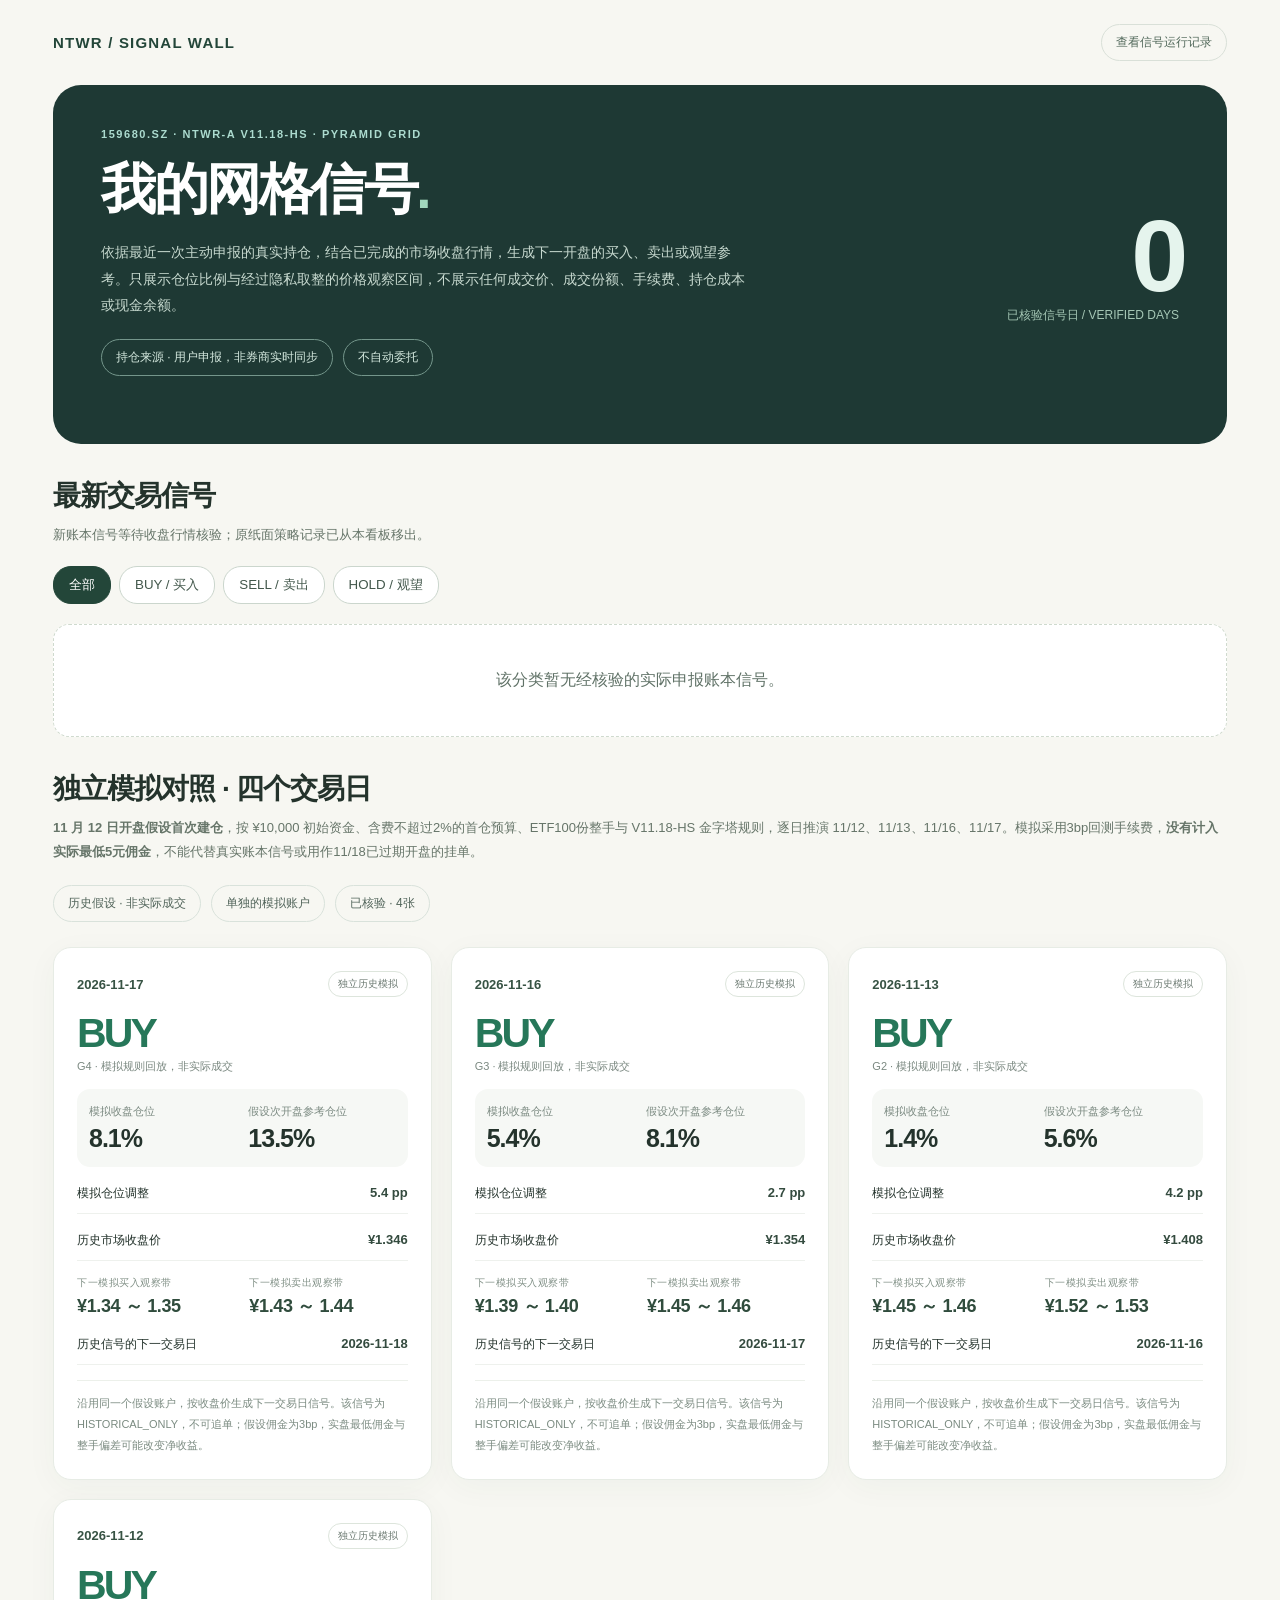
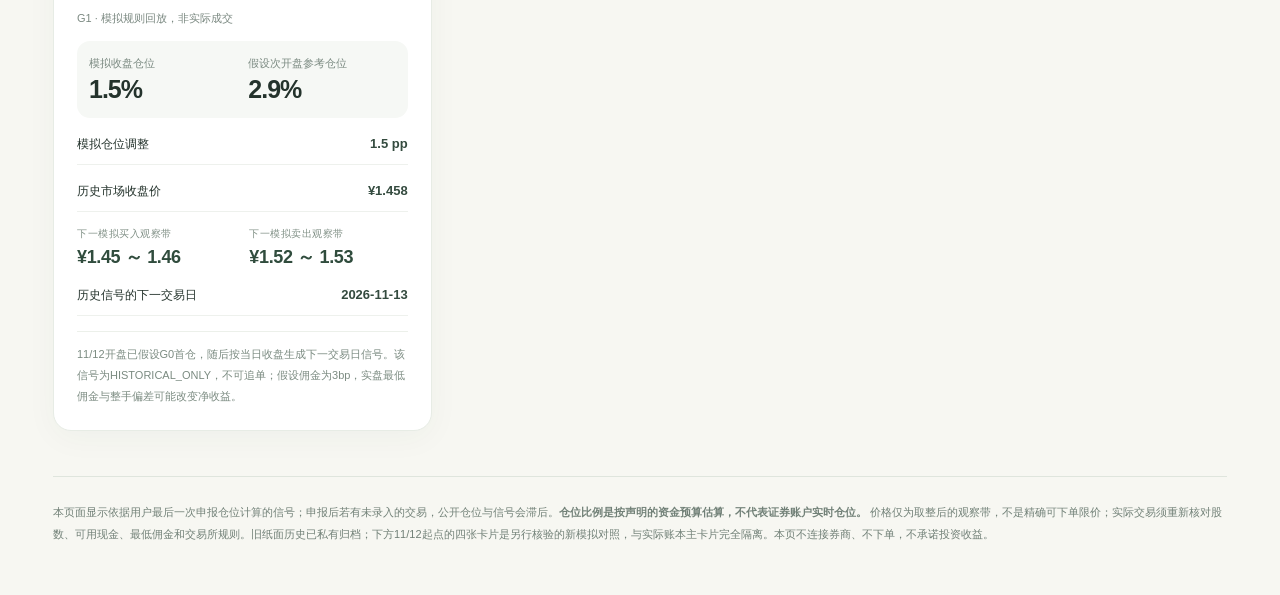
==== commit f831ee9a: "data: sync verified 159680 signal wall from private research" ====
--- a/index.html
+++ b/index.html
@@ -76,7 +76,13 @@
     </div>
   </section>
   <main id="cards" class="grid" aria-live="polite"><div class="empty">正在读取已核验的持仓信号…</div></main>
-  <footer class="footer">本页面显示依据用户最后一次申报仓位计算的信号；申报后若有未录入的交易，公开仓位与信号会滞后。<strong>仓位比例是按声明的资金预算估算，不代表证券账户实时仓位。</strong> 价格仅为取整后的观察带，不是精确可下单限价；实际交易须重新核对股数、可用现金、最低佣金和交易所规则。历史纸面账户已退出本看板，私有仓库保留旧记录。本页不连接券商、不下单，不承诺投资收益。</footer>
+  <section class="intro" id="simulated-history" aria-label="独立历史模拟对照">
+    <h2>独立模拟对照 · 四个交易日</h2>
+    <p><strong>11 月 12 日开盘假设首次建仓</strong>，按 ¥10,000 初始资金、含费不超过2%的首仓预算、ETF100份整手与 V11.18-HS 金字塔规则，逐日推演 11/12、11/13、11/16、11/17。模拟采用3bp回测手续费，<strong>没有计入实际最低5元佣金</strong>，不能代替真实账本信号或用作11/18已过期开盘的挂单。</p>
+    <div class="state"><span class="chip">历史假设 · 非实际成交</span><span class="chip">单独的模拟账户</span><span class="chip" id="simulation-count">待核验</span></div>
+  </section>
+  <section id="simulation-cards" class="grid" aria-live="polite"><div class="empty">模拟历史数据待核验发布；不会借用真实成交或旧模拟卡片。</div></section>
+  <footer class="footer">本页面显示依据用户最后一次申报仓位计算的信号；申报后若有未录入的交易，公开仓位与信号会滞后。<strong>仓位比例是按声明的资金预算估算，不代表证券账户实时仓位。</strong> 价格仅为取整后的观察带，不是精确可下单限价；实际交易须重新核对股数、可用现金、最低佣金和交易所规则。旧纸面历史已私有归档；下方11/12起点的四张卡片是另行核验的新模拟对照，与实际账本主卡片完全隔离。本页不连接券商、不下单，不承诺投资收益。</footer>
 </div>
 <script>
 "use strict";
@@ -110,6 +116,38 @@
     +'</div></details>'
     +'</article>';
 }
+function simulatedCard(e){
+  const note=e.market_date==="2026-11-12"?"11/12开盘已假设G0首仓，随后按当日收盘生成下一交易日信号": "沿用同一个假设账户，按收盘价生成下一交易日信号";
+  return '<article class="card '+esc(e.signal)+'">'
+    +'<div class="card-top"><span class="date">'+esc(e.market_date)+'</span><span class="tag">独立历史模拟</span></div>'
+    +'<div class="signal">'+esc(e.signal)+'</div>'
+    +'<div class="signal-sub">'+esc(e.strategy_rung)+' · 模拟规则回放，非实际成交</div>'
+    +'<div class="weights"><div><div class="label">模拟收盘仓位</div><div class="val">'+esc(e.stock_weight_pct)+'%</div></div>'
+    +'<div><div class="label">假设次开盘参考仓位</div><div class="val">'+esc(e.reference_target_weight_pct)+'%</div></div></div>'
+    +'<div class="row"><span>模拟仓位调整</span><strong>'+esc(e.suggested_change_pp)+' pp</strong></div>'
+    +'<div class="row"><span>历史市场收盘价</span><strong>¥'+Number(e.close_market).toFixed(3)+'</strong></div>'
+    +'<div class="zones"><div><div class="zone-title">下一模拟买入观察带</div><div class="zone">'+priceZone(e.next_buy_zone)+'</div></div>'
+    +'<div><div class="zone-title">下一模拟卖出观察带</div><div class="zone">'+priceZone(e.next_sell_zone)+'</div></div></div>'
+    +'<div class="row"><span>历史信号的下一交易日</span><strong>'+esc(e.next_weekday)+'</strong></div>'
+    +'<div class="disclaimer">'+note+'。该信号为HISTORICAL_ONLY，不可追单；假设佣金为3bp，实盘最低佣金与整手偏差可能改变净收益。</div>'
+    +'</article>';
+}
+fetch("./simulation.json",{cache:"no-store"})
+  .then(res=>{if(!res.ok)throw Error("historical simulation not available");return res.json();})
+  .then(feed=>{
+    if(feed.schema_version!==1||feed.symbol!=="159680.SZ"
+       ||feed.account_mode!=="COUNTERFACTUAL_PAPER_ONLY_NOV12_INITIAL_BUY"
+       ||feed.simulation_start!=="2026-11-12"||feed.simulation_end!=="2026-11-17"
+       ||feed.entry_budget_target_pct!=="2.0"||!Array.isArray(feed.entries)
+       ||feed.entries.length!==4||feed.entries.some(x=>x.timeliness!=="HISTORICAL_ONLY")
+       ||feed.entries.map(x=>x.market_date).join(",")!=="2026-11-17,2026-11-16,2026-11-13,2026-11-12"
+       )throw Error("unverified four-session simulation");
+    $("simulation-count").textContent="已核验 · 4张";
+    $("simulation-cards").innerHTML=feed.entries.map(simulatedCard).join("");
+  })
+  .catch(()=>{$("simulation-count").textContent="尚未核验";
+              $("simulation-cards").innerHTML='<div class="empty">四张模拟卡片尚未通过行情和规则验收，暂不展示。</div>';});
+
 function render(){
   const showing=current==="ALL"?entries:entries.filter(e=>e.signal===current);
   $("cards").innerHTML=showing.length?showing.map(card).join(""):'<div class="empty">该分类暂无经核验的实际申报账本信号。</div>';
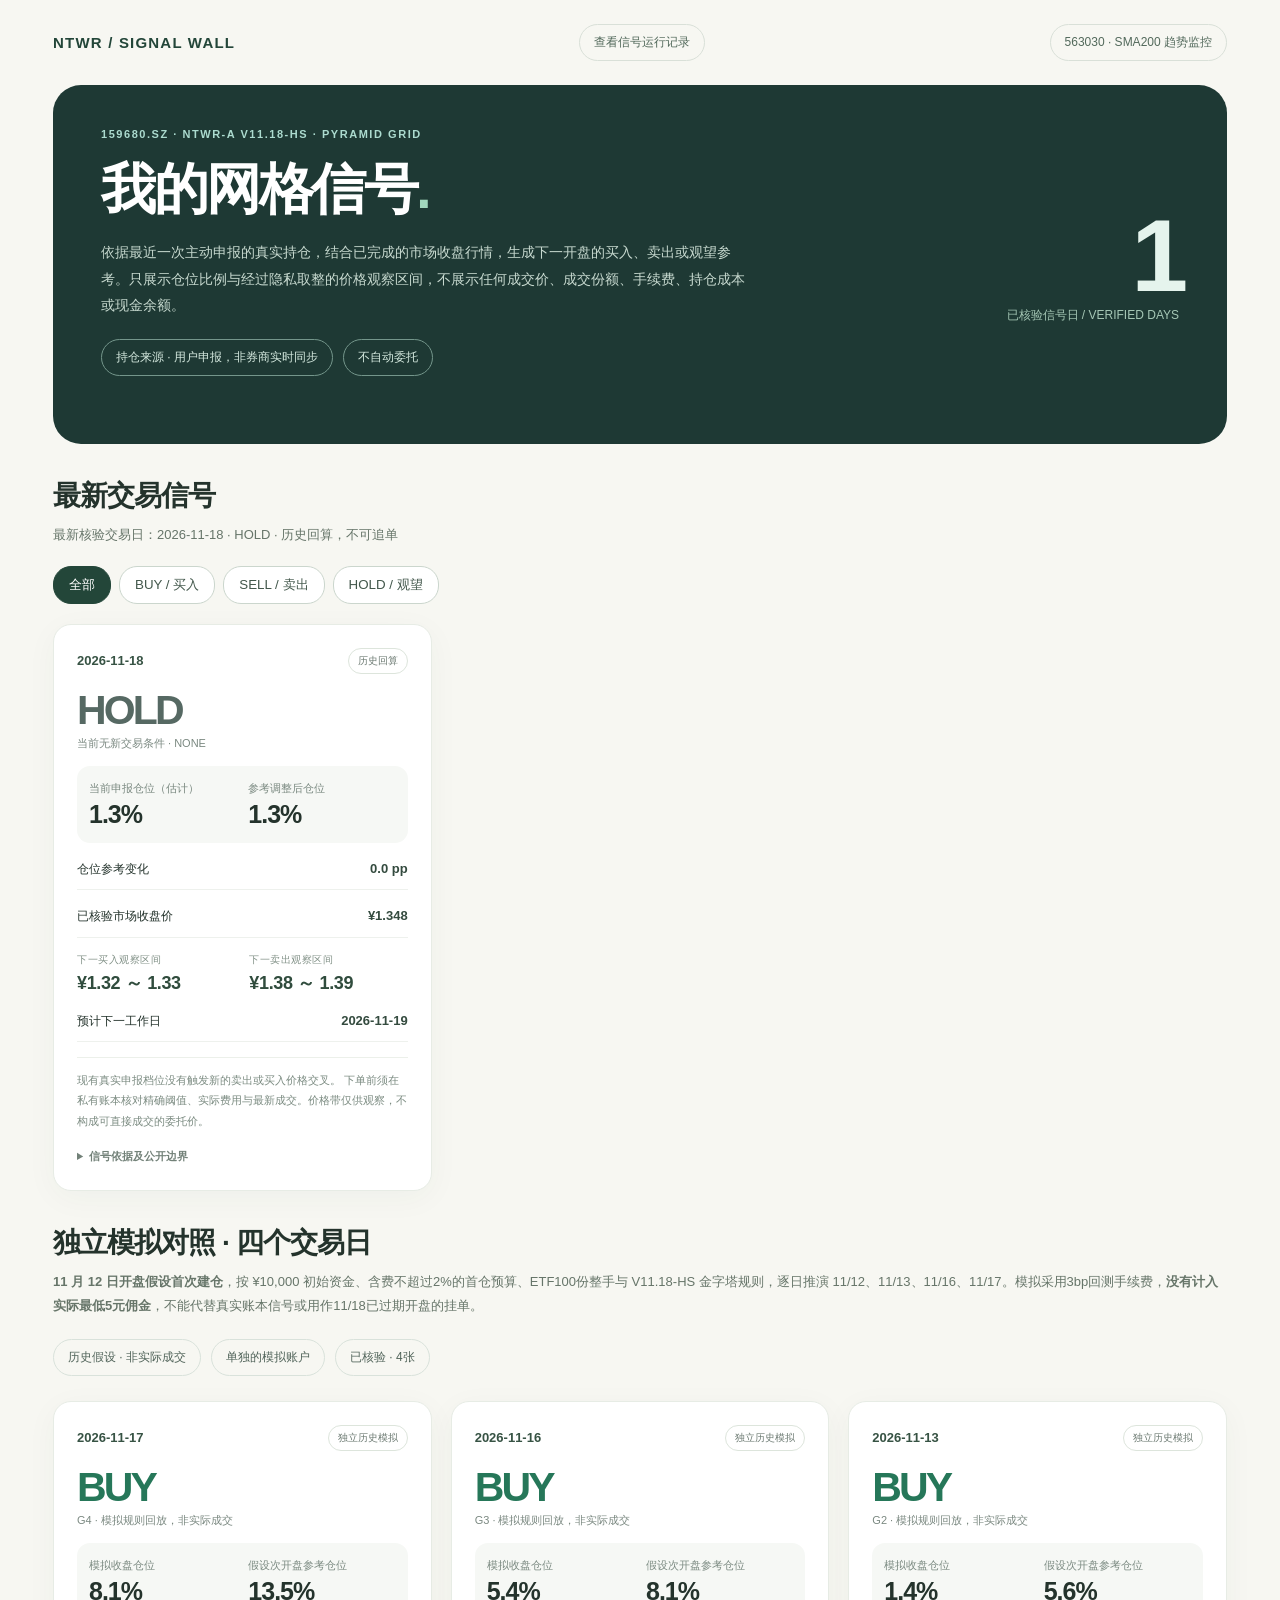
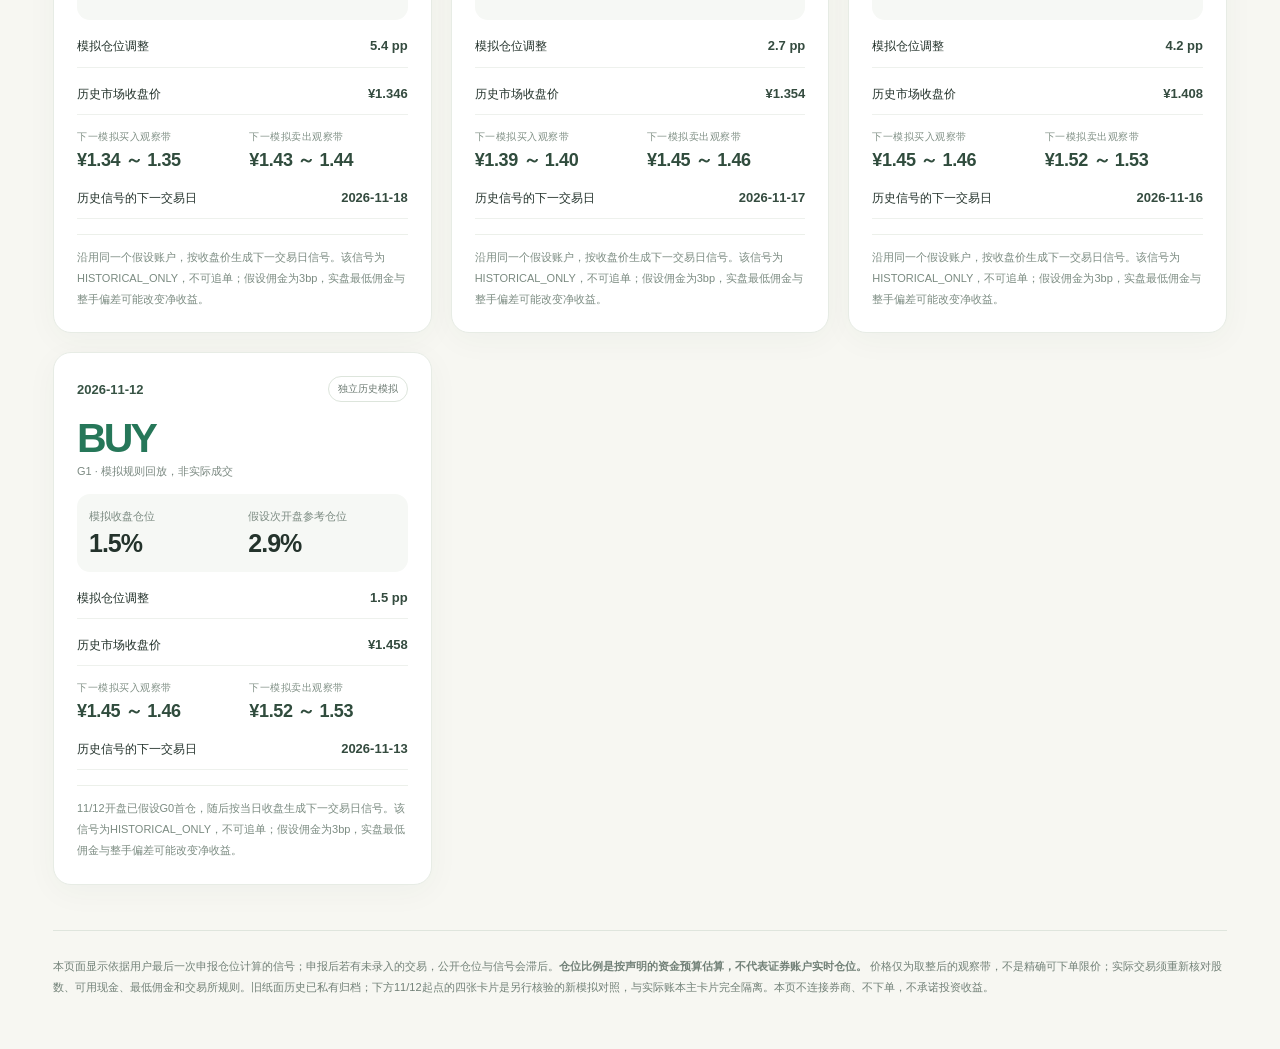
==== commit 0192dd6c: "feat(signal-wall): cross-link grid and SMA200 trend monitors" ====
--- a/index.html
+++ b/index.html
@@ -11,7 +11,7 @@
     :root{font-family:Inter,-apple-system,BlinkMacSystemFont,"PingFang SC","Microsoft Yahei",sans-serif;color:#24332c;background:#f7f7f2}
     body{margin:0} a{color:inherit;text-decoration:none}
     .shell{max-width:1230px;margin:auto;padding:0 28px 50px}
-    .nav{display:flex;align-items:center;justify-content:space-between;height:85px;gap:15px}
+    .nav{display:flex;align-items:center;justify-content:space-between;min-height:85px;gap:15px;flex-wrap:wrap}
     .logo{font-size:15px;letter-spacing:.08em;font-weight:800;color:#234639}
     .nav-link{font-size:12px;border:1px solid #d9e0d8;border-radius:25px;padding:9px 14px;color:#52695b}
     .hero{display:grid;grid-template-columns:minmax(0,1.4fr) minmax(200px,.6fr);gap:24px;background:#1e3934;color:#fff;padding:43px 48px;border-radius:28px;min-height:296px}
@@ -55,7 +55,7 @@
 </head>
 <body>
 <div class="shell">
-  <nav class="nav"><span class="logo">NTWR / SIGNAL WALL</span><a class="nav-link" href="https://github.com/zhangzihaoDT/grid-trading/actions/workflows/ntwr-a-159680-daily.yml" target="_blank" rel="noreferrer">查看信号运行记录</a></nav>
+  <nav class="nav"><span class="logo">NTWR / SIGNAL WALL</span><a class="nav-link" href="https://github.com/zhangzihaoDT/grid-trading/actions/workflows/ntwr-a-159680-daily.yml" target="_blank" rel="noreferrer">查看信号运行记录</a><a class="nav-link" href="./trend-563030.html">563030 · SMA200 趋势监控</a></nav>
   <header class="hero">
     <div>
       <div class="eyebrow">159680.SZ · NTWR-A V11.18-HS · PYRAMID GRID</div>
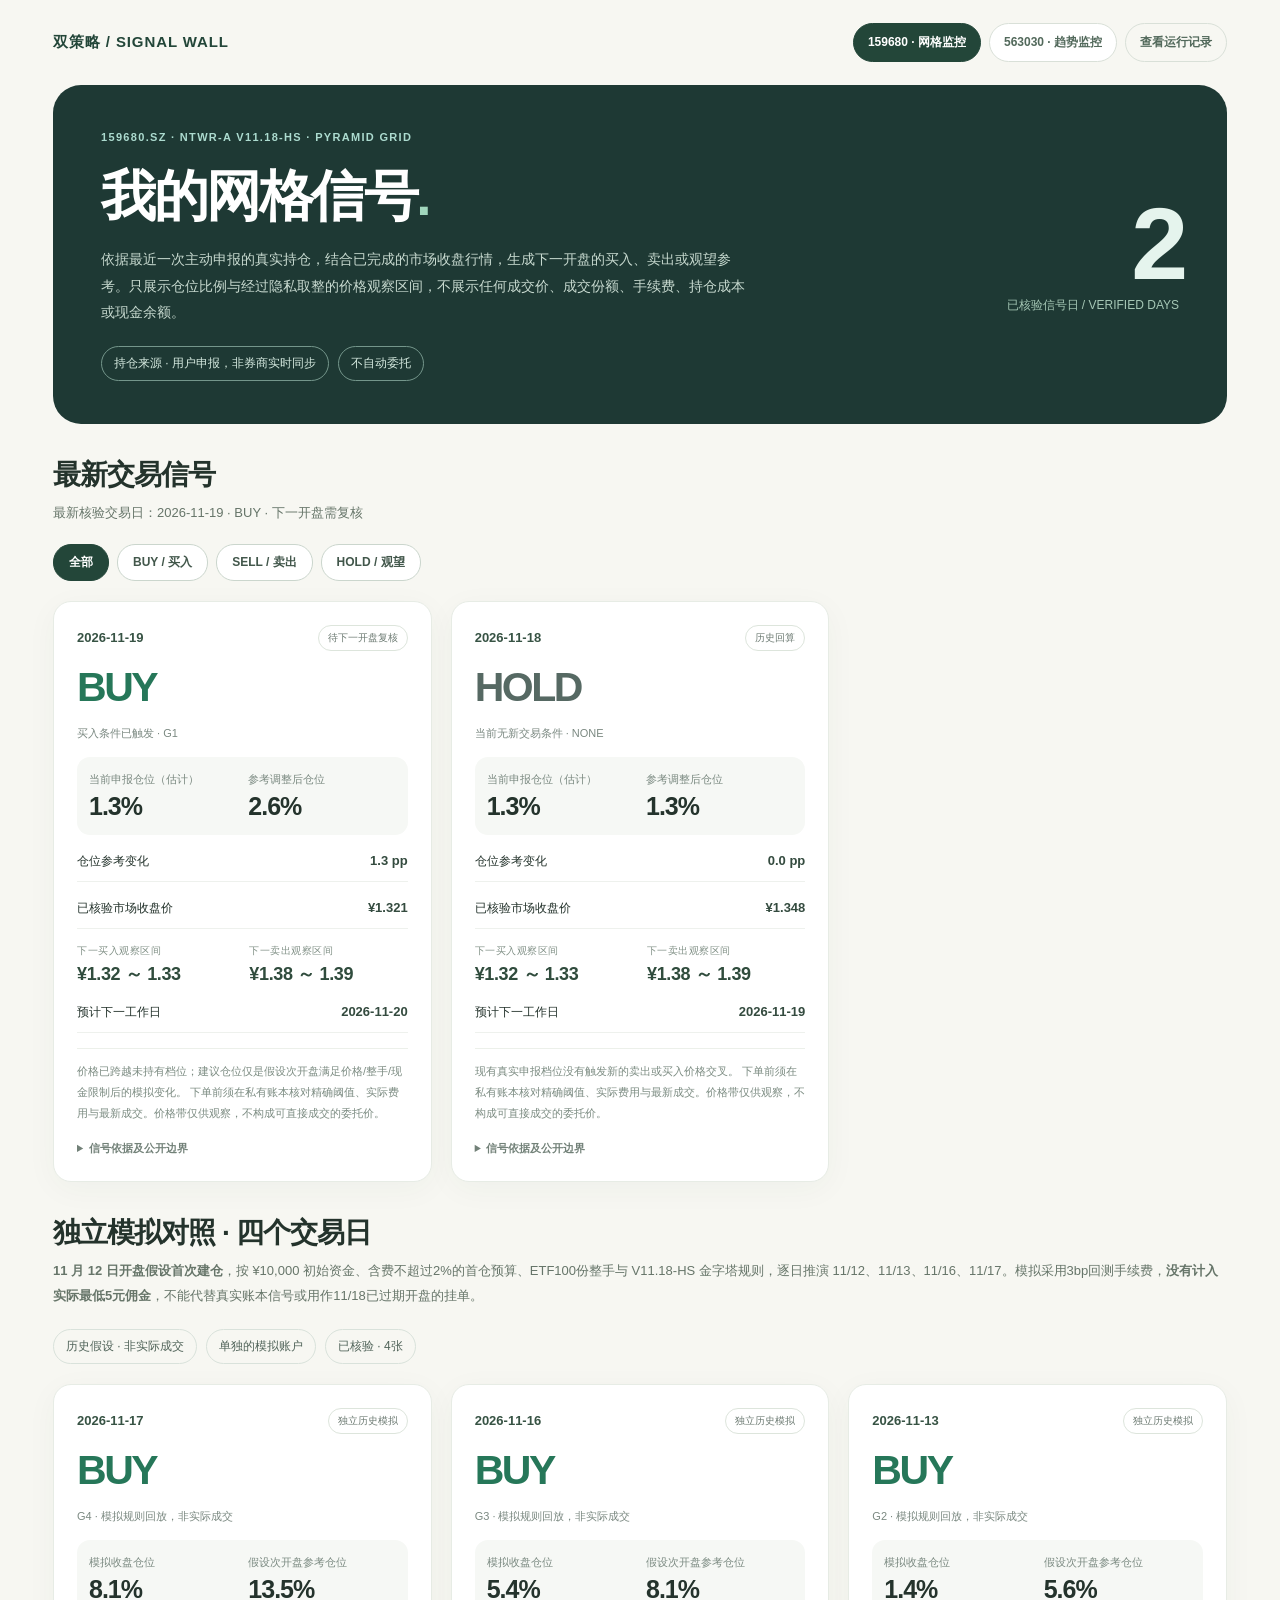
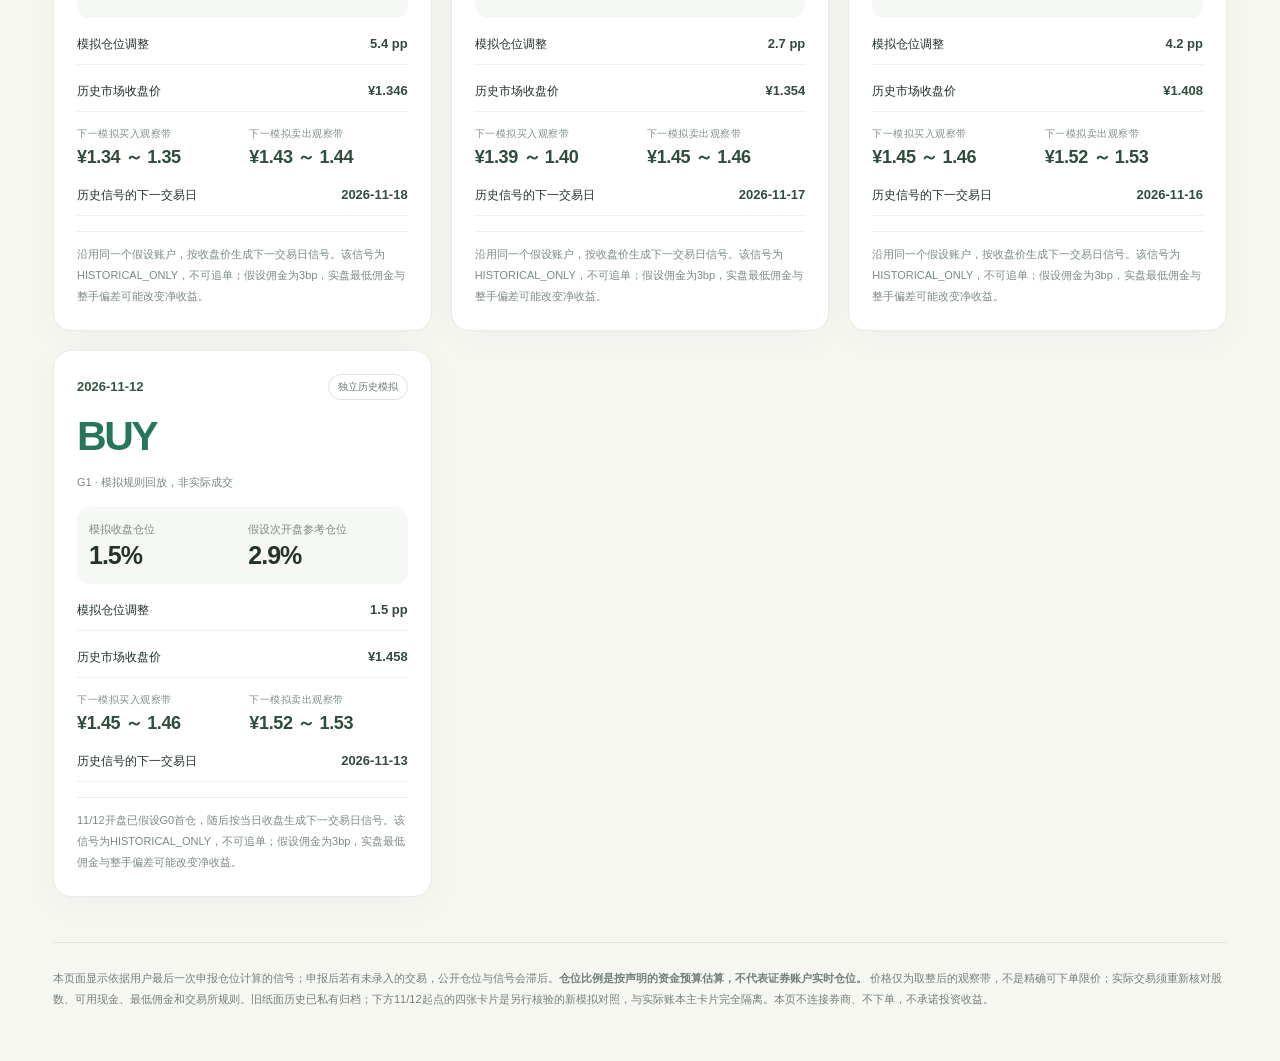
==== commit 1fa41cc7: "style(signal-wall): unify grid monitor width, navigation and card styling" ====
--- a/index.html
+++ b/index.html
@@ -6,56 +6,12 @@
   <meta name="color-scheme" content="light">
   <meta name="description" content="159680.SZ / NTWR-A V11.18-HS。仅展示用户自报账本推导的仓位比例、价格观察带与信号；不公开实际成交明细。">
   <title>NTWR Signal Wall · 基于申报持仓的网格信号</title>
-  <style>
-    *{box-sizing:border-box}
-    :root{font-family:Inter,-apple-system,BlinkMacSystemFont,"PingFang SC","Microsoft Yahei",sans-serif;color:#24332c;background:#f7f7f2}
-    body{margin:0} a{color:inherit;text-decoration:none}
-    .shell{max-width:1230px;margin:auto;padding:0 28px 50px}
-    .nav{display:flex;align-items:center;justify-content:space-between;min-height:85px;gap:15px;flex-wrap:wrap}
-    .logo{font-size:15px;letter-spacing:.08em;font-weight:800;color:#234639}
-    .nav-link{font-size:12px;border:1px solid #d9e0d8;border-radius:25px;padding:9px 14px;color:#52695b}
-    .hero{display:grid;grid-template-columns:minmax(0,1.4fr) minmax(200px,.6fr);gap:24px;background:#1e3934;color:#fff;padding:43px 48px;border-radius:28px;min-height:296px}
-    .eyebrow{text-transform:uppercase;color:#acdbcf;letter-spacing:.14em;font-size:11px;font-weight:700}
-    h1{font-size:clamp(32px,4.3vw,58px);letter-spacing:-.045em;line-height:1.15;margin:18px 0}
-    .hero p{color:#c7d9cf;font-size:14px;line-height:1.9;max-width:650px}
-    .hero-stats{display:flex;flex-direction:column;align-items:end;justify-content:center;text-align:right}
-    .big-number{font-size:clamp(68px,8vw,112px);font-weight:800;line-height:1;letter-spacing:-.09em;color:#e5f4ed}
-    .subtle{font-size:12px;color:#a6c8b6}
-    .state{display:flex;gap:10px;flex-wrap:wrap;align-items:center;margin:20px 0 25px}
-    .chip{border:1px solid #d9e2db;border-radius:30px;padding:9px 14px;font-size:12px;color:#51645a}
-    .intro{margin:33px 0 20px}
-    .intro h2{font-size:28px;margin:0 0 8px;letter-spacing:-.035em}
-    .intro p{color:#667569;font-size:13px;line-height:1.9;margin:0}
-    .bar{display:flex;gap:8px;flex-wrap:wrap;margin:18px 0}
-    .filter{border:1px solid #cbd6cd;background:#fff;color:#42574b;cursor:pointer;padding:9px 15px;border-radius:18px;font:600 12px inherit}
-    .filter[aria-pressed="true"]{background:#234639;color:#fff;border-color:#234639}
-    .grid{display:grid;grid-template-columns:repeat(3,minmax(0,1fr));gap:19px}
-    .card{background:#fff;border:1px solid #e7ece5;border-radius:18px;padding:23px;box-shadow:0 7px 32px #1c42330a;display:flex;flex-direction:column;gap:15px;min-width:0}
-    .card-top{display:flex;justify-content:space-between;gap:10px;align-items:center}
-    .date{font-size:13px;font-weight:750;color:#375344}
-    .tag{font-size:10px;border:1px solid #dde5dc;border-radius:15px;padding:5px 9px;color:#6c7a72}
-    .signal{font-size:41px;font-weight:850;letter-spacing:-.07em;line-height:1.05}
-    .BUY .signal{color:#267759}.SELL .signal{color:#ae683d}.HOLD .signal{color:#566963}
-    .signal-sub{font-size:11px;color:#7a8880;margin-top:-11px}
-    .weights{background:#f6f8f5;border-radius:13px;padding:14px 12px;display:grid;grid-template-columns:1fr 1fr;gap:12px}
-    .label{font-size:11px;color:#7a8980;line-height:1.5}
-    .val{font-size:25px;font-weight:780;letter-spacing:-.04em;margin-top:4px}
-    .row{display:flex;justify-content:space-between;align-items:baseline;gap:10px;border-bottom:1px solid #eef1ed;padding-bottom:9px;font-size:12px;line-height:1.7}
-    .row strong{font-size:13px;white-space:nowrap;color:#344b3f}
-    .zone-title{font-size:10px;letter-spacing:.05em;color:#809086}
-    .zone{font-size:18px;font-weight:800;margin-top:4px;color:#304c3d;letter-spacing:-.02em}
-    .zones{display:grid;grid-template-columns:1fr 1fr;gap:14px}
-    .disclaimer{font-size:11px;color:#7b8b81;line-height:1.9;border-top:1px solid #ecf0ea;padding-top:12px}
-    details{font-size:11px;color:#728178;line-height:1.75}summary{cursor:pointer;font-weight:700}
-    .empty{grid-column:1/-1;text-align:center;border:1px dashed #cfdace;border-radius:16px;padding:45px 25px;color:#607267;background:#fff}
-    .footer{border-top:1px solid #dfe5dd;padding-top:25px;margin-top:45px;color:#718077;font-size:11px;line-height:1.95}
-    @media(max-width:880px){.hero{grid-template-columns:1fr}.hero-stats{align-items:start;text-align:left}.grid{grid-template-columns:repeat(2,minmax(0,1fr))}}
-    @media(max-width:580px){.shell{padding:0 14px 30px}.nav{height:65px}.hero{padding:28px 24px;min-height:auto}.grid{grid-template-columns:1fr}.card{padding:22px}.intro h2{font-size:24px}.big-number{font-size:76px}}
-  </style>
+  <link rel="stylesheet" href="./shared-ui.css">
+
 </head>
 <body>
 <div class="shell">
-  <nav class="nav"><span class="logo">NTWR / SIGNAL WALL</span><a class="nav-link" href="https://github.com/zhangzihaoDT/grid-trading/actions/workflows/ntwr-a-159680-daily.yml" target="_blank" rel="noreferrer">查看信号运行记录</a><a class="nav-link" href="./trend-563030.html">563030 · SMA200 趋势监控</a></nav>
+  <nav class="nav" aria-label="双策略导航"><span class="logo">双策略 / SIGNAL WALL</span><div class="nav-actions"><a class="nav-link" href="./index.html" aria-current="page">159680 · 网格监控</a><a class="nav-link" href="./trend-563030.html">563030 · 趋势监控</a><a class="nav-link nav-link--secondary" href="https://github.com/zhangzihaoDT/grid-trading/actions/workflows/ntwr-a-159680-daily.yml" target="_blank" rel="noreferrer">查看运行记录</a></div></nav>
   <header class="hero">
     <div>
       <div class="eyebrow">159680.SZ · NTWR-A V11.18-HS · PYRAMID GRID</div>
--- a/shared-ui.css
+++ b/shared-ui.css
@@ -0,0 +1,80 @@
+/* Dual Strategy Signal Wall — shared visual system, 2026-11-20.
+   Layout and typography only; no trading logic, private data or market values. */
+:root{
+  --page:#f7f7f2;--ink:#24332c;--muted:#667569;--deep:#1e3934;
+  --accent:#267759;--line:#dfe5dd;--surface:#fff;--soft:#f6f8f5;
+  --radius-card:18px;--radius-hero:28px;--page-width:1230px;
+  font-family:Inter,-apple-system,BlinkMacSystemFont,"PingFang SC","Microsoft Yahei",sans-serif;
+  color:var(--ink);background:var(--page)
+}
+*{box-sizing:border-box}
+body{margin:0}
+a{color:inherit;text-decoration:none}
+button{font:inherit}
+.shell{max-width:var(--page-width);margin:0 auto;padding:0 28px 50px}
+.nav{display:flex;justify-content:space-between;align-items:center;gap:16px;min-height:85px;flex-wrap:wrap;padding:12px 0}
+.logo{font-size:15px;letter-spacing:.06em;font-weight:800;color:#234639}
+.nav-actions{display:flex;align-items:center;gap:8px;flex-wrap:wrap}
+.nav-link{font-size:12px;font-weight:650;border:1px solid #d9e0d8;border-radius:22px;padding:10px 14px;color:#52695b;background:#fff;white-space:nowrap}
+.nav-link:hover,.nav-link:focus-visible{border-color:#72988b;outline-offset:3px}
+.nav-link[aria-current="page"]{background:#234639;border-color:#234639;color:white}
+.nav-link--secondary{background:transparent}
+.hero{display:grid;grid-template-columns:minmax(0,1.4fr) minmax(200px,.6fr);gap:24px;background:var(--deep);color:white;padding:43px 48px;border-radius:var(--radius-hero);min-height:296px;align-items:center}
+.eyebrow{font-size:11px;font-weight:750;color:#acdbcf;letter-spacing:.12em;line-height:1.7}
+h1{font-size:clamp(32px,4.3vw,58px);letter-spacing:-.045em;line-height:1.15;margin:18px 0}
+.hero p{color:#c7d9cf;font-size:14px;line-height:1.9;max-width:650px;margin:0}
+.hero-stats{display:flex;flex-direction:column;align-items:flex-end;justify-content:center;text-align:right}
+.big-number{font-size:clamp(68px,8vw,112px);font-weight:800;line-height:1;letter-spacing:-.09em;color:#e5f4ed}
+.subtle{font-size:12px;line-height:1.6;color:#a6c8b6}
+.state{display:flex;gap:9px;flex-wrap:wrap;align-items:center;margin:20px 0 0}
+.chip{border:1px solid #d9e2db;border-radius:30px;padding:8px 12px;font-size:12px;line-height:1.4;color:#51645a}
+.hero .chip{border-color:#74968b;color:#d5e9df}
+.intro{margin:33px 0 20px}
+.intro h2{font-size:28px;line-height:1.3;margin:0 0 8px;letter-spacing:-.035em}
+.intro p{color:var(--muted);font-size:13px;line-height:1.9;margin:0}
+.bar{display:flex;gap:8px;flex-wrap:wrap;margin:18px 0}
+.filter{border:1px solid #cbd6cd;background:#fff;color:#42574b;cursor:pointer;padding:9px 15px;border-radius:18px;font-size:12px;font-weight:650}
+.filter[aria-pressed="true"]{background:#234639;color:#fff;border-color:#234639}
+.filter:focus-visible{outline:2px solid #267759;outline-offset:2px}
+.grid{display:grid;grid-template-columns:repeat(3,minmax(0,1fr));gap:19px}
+.card{background:var(--surface);border:1px solid #e7ece5;border-radius:var(--radius-card);padding:23px;box-shadow:0 7px 32px #1c42330a;display:flex;flex-direction:column;gap:15px;min-width:0}
+.card-top{display:flex;justify-content:space-between;gap:10px;align-items:center}
+.date{font-size:13px;font-weight:750;color:#375344}
+.tag{font-size:10px;border:1px solid #dde5dc;border-radius:15px;padding:5px 9px;color:#6c7a72;line-height:1.4}
+.signal{font-size:41px;font-weight:850;letter-spacing:-.06em;line-height:1.05;overflow-wrap:anywhere}
+.BUY .signal{color:#267759}.SELL .signal{color:#ae683d}.HOLD .signal{color:#566963}.NO_SIGNAL .signal{color:#a65f5f}
+.signal-sub{font-size:11px;color:#7a8880;line-height:1.7}
+.weights{background:var(--soft);border-radius:13px;padding:14px 12px;display:grid;grid-template-columns:repeat(2,minmax(0,1fr));gap:12px}
+.label{font-size:11px;color:#7a8980;line-height:1.5}
+.val{font-size:25px;font-weight:780;letter-spacing:-.04em;margin-top:4px;overflow-wrap:anywhere;font-variant-numeric:tabular-nums}
+.row{display:flex;justify-content:space-between;align-items:baseline;gap:10px;border-bottom:1px solid #eef1ed;padding-bottom:9px;font-size:12px;line-height:1.7}
+.row strong{font-size:13px;white-space:normal;text-align:right;color:#344b3f;font-variant-numeric:tabular-nums}
+.zones{display:grid;grid-template-columns:repeat(2,minmax(0,1fr));gap:14px}
+.zone-title{font-size:10px;letter-spacing:.05em;color:#809086}
+.zone{font-size:18px;font-weight:800;margin-top:4px;color:#304c3d;letter-spacing:-.02em;overflow-wrap:anywhere}
+.disclaimer{font-size:11px;color:#7b8b81;line-height:1.9;border-top:1px solid #ecf0ea;padding-top:12px}
+details{font-size:11px;color:#728178;line-height:1.75}
+summary{cursor:pointer;font-weight:700}
+.empty{grid-column:1/-1;text-align:center;border:1px dashed #cfdace;border-radius:16px;padding:45px 25px;color:#607267;background:#fff;font-size:13px;line-height:1.8}
+.warning{background:#f1f3ed;border-radius:13px;padding:17px 20px;color:#657366;font-size:12px;line-height:1.9;margin-top:18px}
+.footer{border-top:1px solid var(--line);padding-top:25px;margin-top:45px;color:#718077;font-size:11px;line-height:1.95}
+.footer a{text-decoration:underline;text-underline-offset:3px}
+@media(max-width:880px){
+  .hero{grid-template-columns:1fr}
+  .hero-stats{align-items:flex-start;text-align:left}
+  .grid{grid-template-columns:repeat(2,minmax(0,1fr))}
+}
+@media(max-width:580px){
+  .shell{padding:0 14px 30px}
+  .nav{min-height:65px;align-items:flex-start}
+  .nav-actions{width:100%}
+  .nav-link{white-space:normal}
+  .hero{padding:28px 24px;min-height:0}
+  .hero-stats{margin-top:4px}
+  .big-number{font-size:76px}
+  .grid{grid-template-columns:1fr}
+  .card{padding:22px}
+  .intro h2{font-size:24px}
+  .weights{gap:9px}
+  .val{font-size:23px}
+}
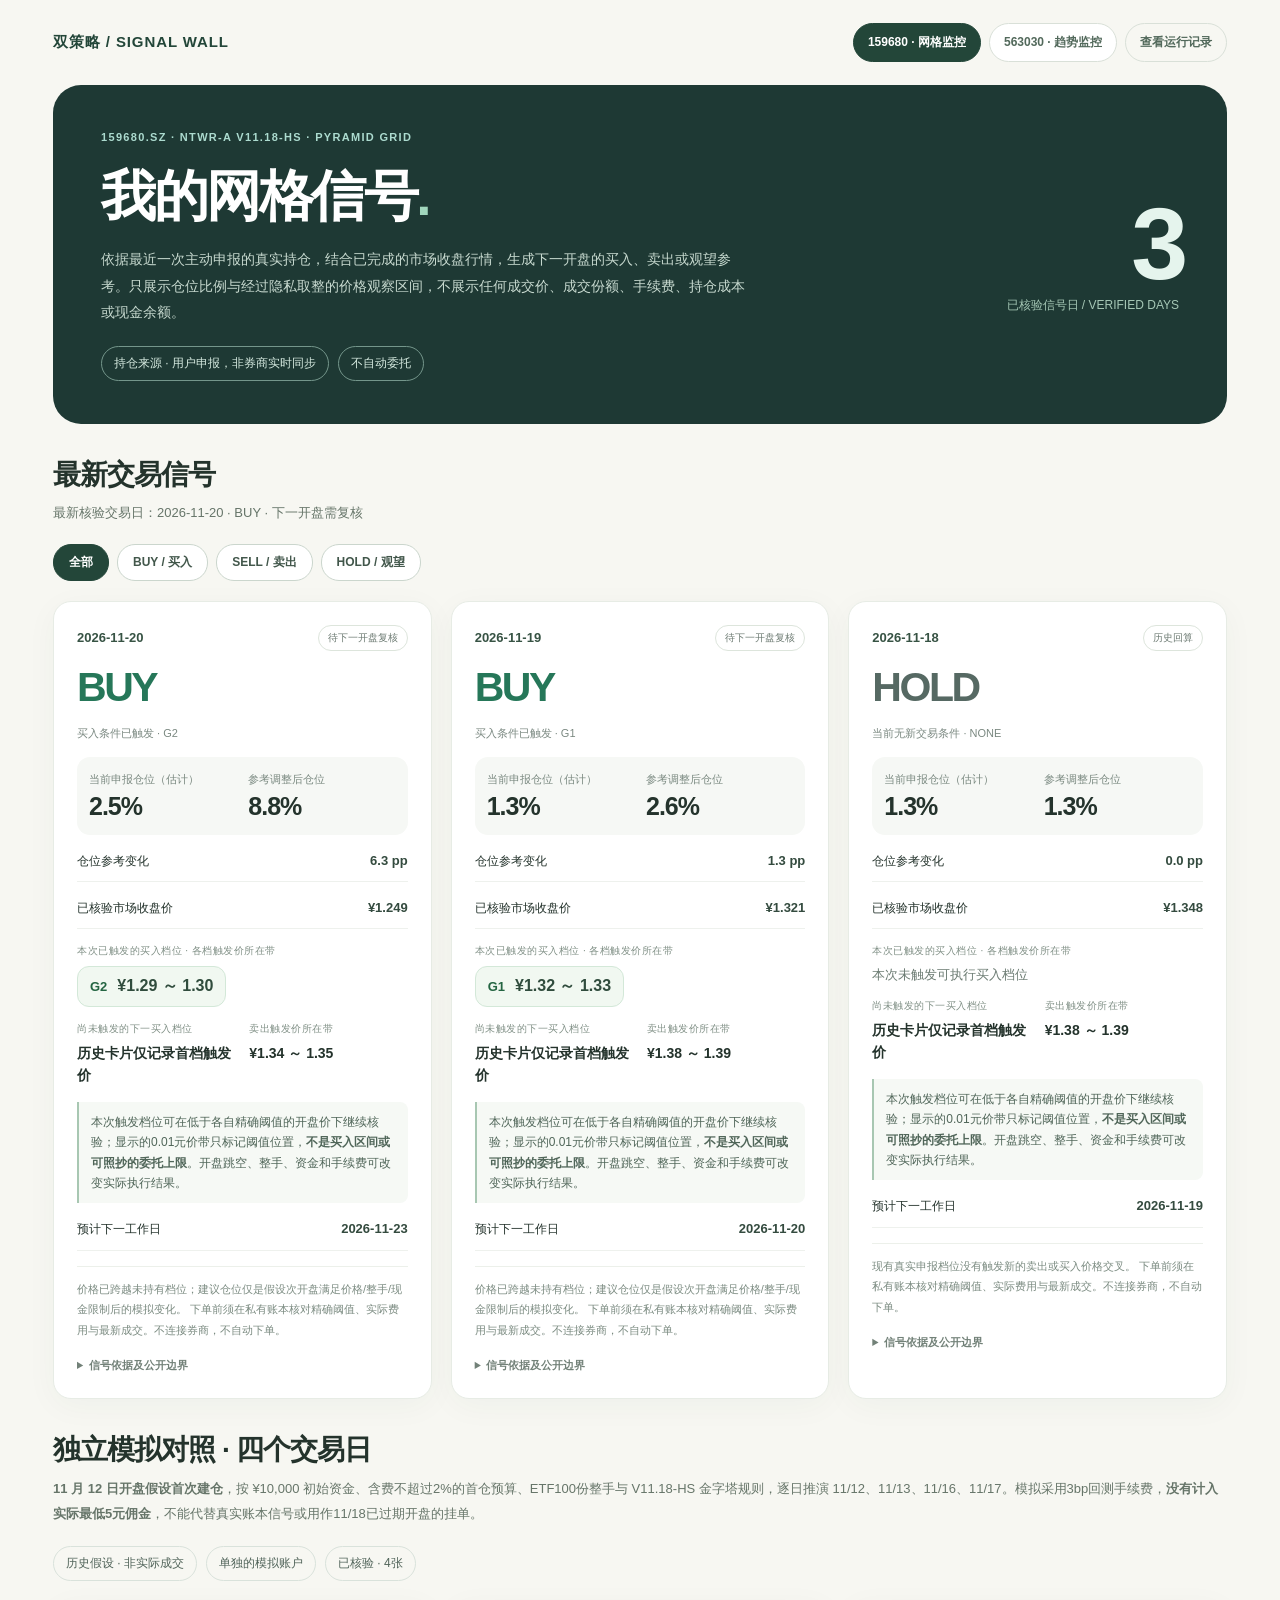
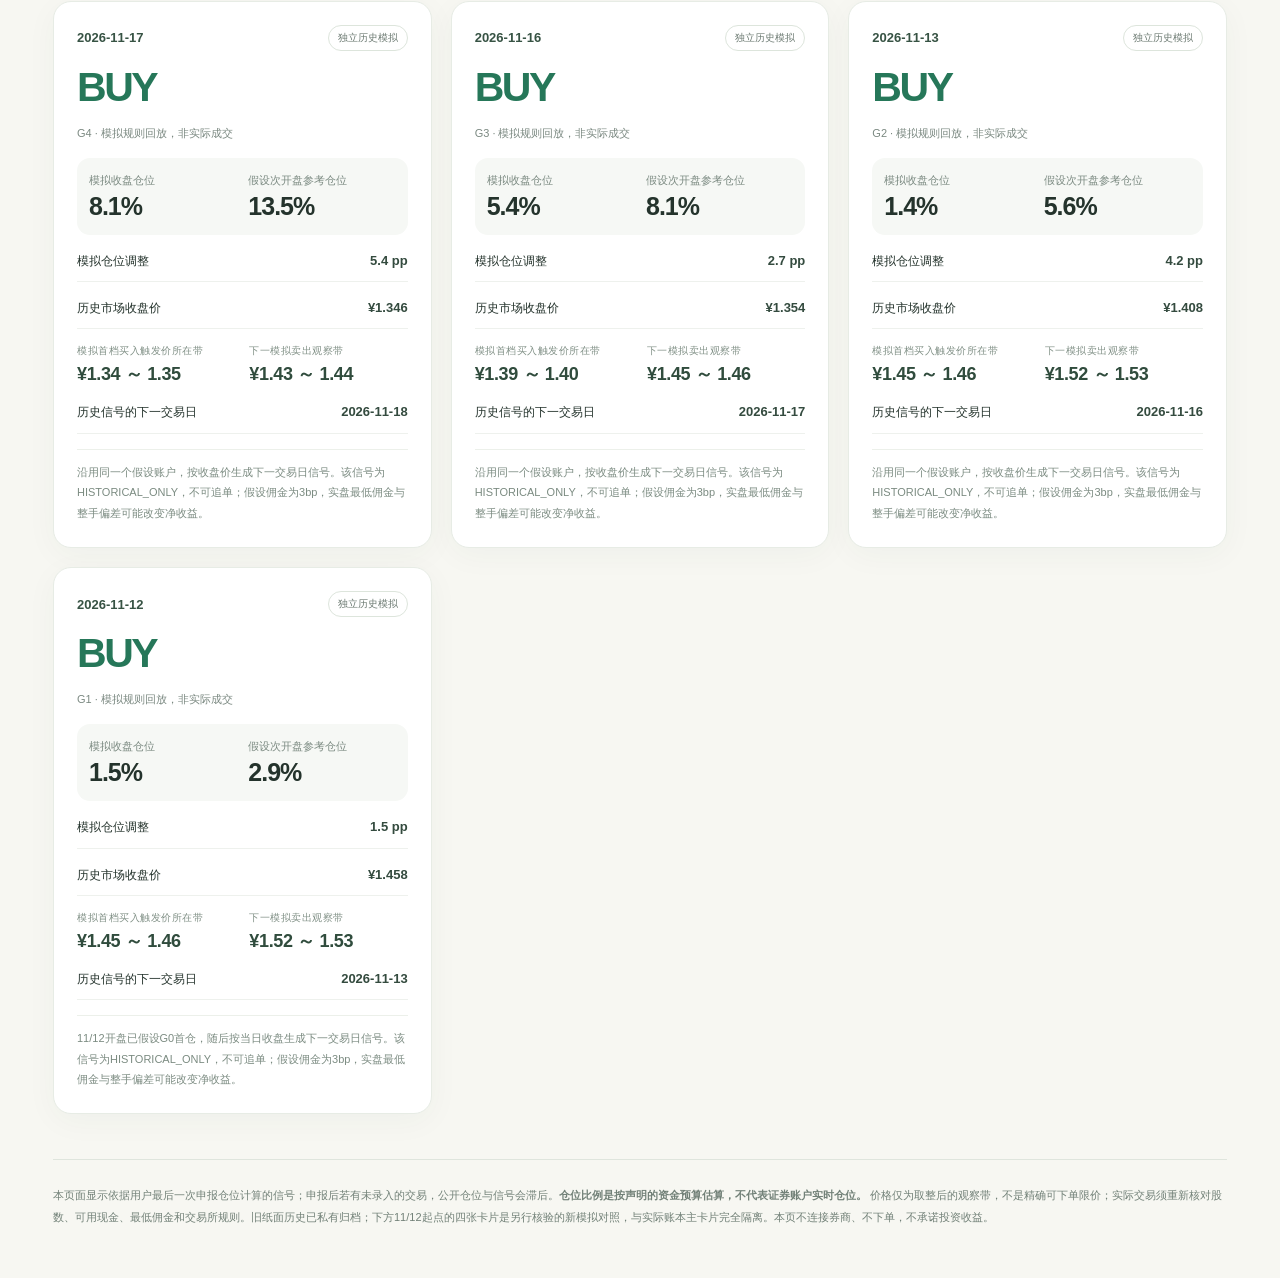
==== commit ab6c75c4: "data: sync verified 159680 signal wall from private research" ====
--- a/index.html
+++ b/index.html
@@ -54,18 +54,30 @@
   const label=e.signal==="BUY"?"买入条件已触发":e.signal==="SELL"?"卖出条件已触发":"当前无新交易条件";
   const date=esc(e.market_date);
   const fresh=e.ledger_freshness&&e.ledger_freshness.replace("USER_REPORTED_THROUGH_","");
+  const hasRungDetail=Array.isArray(e.triggered_buy_zones);
+  const triggered=hasRungDetail?e.triggered_buy_zones:(e.signal==="BUY"&&e.next_buy_zone?[{rung:e.strategy_rung,zone:e.next_buy_zone}]:[]);
+  const upcoming=hasRungDetail?e.next_untriggered_buy_zone:null;
+  const triggeredHTML=triggered.length?triggered.map(item=>
+    '<div class="rung-pill"><span class="rung-name">'+esc(item.rung)+'</span><span class="rung-band">'+priceZone(item.zone)+'</span></div>'
+  ).join(""):'<span class="zone-empty">本次未触发可执行买入档位</span>';
+  const upcomingHTML=upcoming?
+    '<span class="rung-name">'+esc(upcoming.rung)+'</span> <span class="zone">'+priceZone(upcoming.zone)+'</span>':
+    (hasRungDetail?'尚无更深的未触发档位':'历史卡片仅记录首档触发价');
   return '<article class="card '+esc(e.signal)+'">'
     +'<div class="card-top"><span class="date">'+date+'</span><span class="tag">'+(historic?'历史回算':'待下一开盘复核')+'</span></div>'
     +'<div class="signal">'+esc(e.signal)+'</div>'
-    +'<div class="signal-sub">'+label+' · '+esc(e.strategy_rung)+'</div>'
+    +'<div class="signal-sub">'+label+' · '+(triggered.length?triggered.map(x=>esc(x.rung)).join(' + '):esc(e.strategy_rung))+'</div>'
     +'<div class="weights"><div><div class="label">当前申报仓位（估计）</div><div class="val">'+esc(e.stock_weight_pct)+'%</div></div>'
     +'<div><div class="label">参考调整后仓位</div><div class="val">'+esc(e.reference_target_weight_pct)+'%</div></div></div>'
     +'<div class="row"><span>仓位参考变化</span><strong>'+esc(e.suggested_change_pp)+' pp</strong></div>'
     +'<div class="row"><span>已核验市场收盘价</span><strong>¥'+Number(e.close_market).toFixed(3)+'</strong></div>'
-    +'<div class="zones"><div><div class="zone-title">下一买入观察区间</div><div class="zone">'+priceZone(e.next_buy_zone)+'</div></div>'
-    +'<div><div class="zone-title">下一卖出观察区间</div><div class="zone">'+priceZone(e.next_sell_zone)+'</div></div></div>'
+    +'<div class="rung-sections"><div class="rung-section"><div class="zone-title">本次已触发的买入档位 · 各档触发价所在带</div>'
+    +'<div class="rung-list">'+triggeredHTML+'</div></div>'
+    +'<div class="zones"><div><div class="zone-title">尚未触发的下一买入档位</div><div class="zone-entry">'+upcomingHTML+'</div></div>'
+    +'<div><div class="zone-title">卖出触发价所在带</div><div class="zone-entry">'+priceZone(e.next_sell_zone)+'</div></div></div>'
+    +'<div class="price-guidance">本次触发档位可在低于各自精确阈值的开盘价下继续核验；显示的0.01元价带只标记阈值位置，<strong>不是买入区间或可照抄的委托上限</strong>。开盘跳空、整手、资金和手续费可改变实际执行结果。</div></div>'
     +'<div class="row"><span>预计下一工作日</span><strong>'+esc(e.next_weekday)+'</strong></div>'
-    +'<div class="disclaimer">'+esc(e.reason)+' 下单前须在私有账本核对精确阈值、实际费用与最新成交。价格带仅供观察，不构成可直接成交的委托价。</div>'
+    +'<div class="disclaimer">'+esc(e.reason)+' 下单前须在私有账本核对精确阈值、实际费用与最新成交。不连接券商，不自动下单。</div>'
     +'<details><summary>信号依据及公开边界</summary><div style="padding-top:12px">持仓基于用户最后一次申报、未连接券商；最近记录更新日期：'+esc(fresh||"未知")+'。'
     +'策略版本：'+esc(e.strategy_version)+'。买入曾观测到最低佣金，卖出费用未核实。'
     +(historic?' 当前执行窗口已过去，不能追单。':' 下一开盘需要重新核对可成交条件。')
@@ -82,7 +94,7 @@
     +'<div><div class="label">假设次开盘参考仓位</div><div class="val">'+esc(e.reference_target_weight_pct)+'%</div></div></div>'
     +'<div class="row"><span>模拟仓位调整</span><strong>'+esc(e.suggested_change_pp)+' pp</strong></div>'
     +'<div class="row"><span>历史市场收盘价</span><strong>¥'+Number(e.close_market).toFixed(3)+'</strong></div>'
-    +'<div class="zones"><div><div class="zone-title">下一模拟买入观察带</div><div class="zone">'+priceZone(e.next_buy_zone)+'</div></div>'
+    +'<div class="zones"><div><div class="zone-title">模拟首档买入触发价所在带</div><div class="zone">'+priceZone(e.next_buy_zone)+'</div></div>'
     +'<div><div class="zone-title">下一模拟卖出观察带</div><div class="zone">'+priceZone(e.next_sell_zone)+'</div></div></div>'
     +'<div class="row"><span>历史信号的下一交易日</span><strong>'+esc(e.next_weekday)+'</strong></div>'
     +'<div class="disclaimer">'+note+'。该信号为HISTORICAL_ONLY，不可追单；假设佣金为3bp，实盘最低佣金与整手偏差可能改变净收益。</div>'
--- a/shared-ui.css
+++ b/shared-ui.css
@@ -52,6 +52,17 @@
 .zones{display:grid;grid-template-columns:repeat(2,minmax(0,1fr));gap:14px}
 .zone-title{font-size:10px;letter-spacing:.05em;color:#809086}
 .zone{font-size:18px;font-weight:800;margin-top:4px;color:#304c3d;letter-spacing:-.02em;overflow-wrap:anywhere}
+.rung-sections{display:flex;flex-direction:column;gap:15px}
+.rung-section{display:flex;flex-direction:column;gap:8px}
+.rung-list{display:flex;flex-wrap:wrap;gap:9px;align-items:flex-start}
+.rung-pill{display:flex;align-items:center;gap:10px;padding:9px 12px;border:1px solid #d3e8d8;background:#f1f8f1;border-radius:12px;min-width:0}
+.rung-name{font-size:13px;font-weight:800;color:#246542;white-space:nowrap}
+.rung-band{font-size:16px;font-weight:760;color:#304c3d;font-variant-numeric:tabular-nums;overflow-wrap:anywhere}
+.zone-entry{margin-top:6px;min-height:23px;font-size:14px;font-weight:650;line-height:1.6;overflow-wrap:anywhere}
+.zone-entry .zone{display:inline;font-size:16px;margin-left:5px}
+.zone-empty{font-size:13px;color:#6c7c73}
+.price-guidance{font-size:12px;color:#506659;line-height:1.7;padding:10px 12px;border-left:2px solid #a8c7b2;background:#f6f9f5;border-radius:0 8px 8px 0}
+
 .disclaimer{font-size:11px;color:#7b8b81;line-height:1.9;border-top:1px solid #ecf0ea;padding-top:12px}
 details{font-size:11px;color:#728178;line-height:1.75}
 summary{cursor:pointer;font-weight:700}
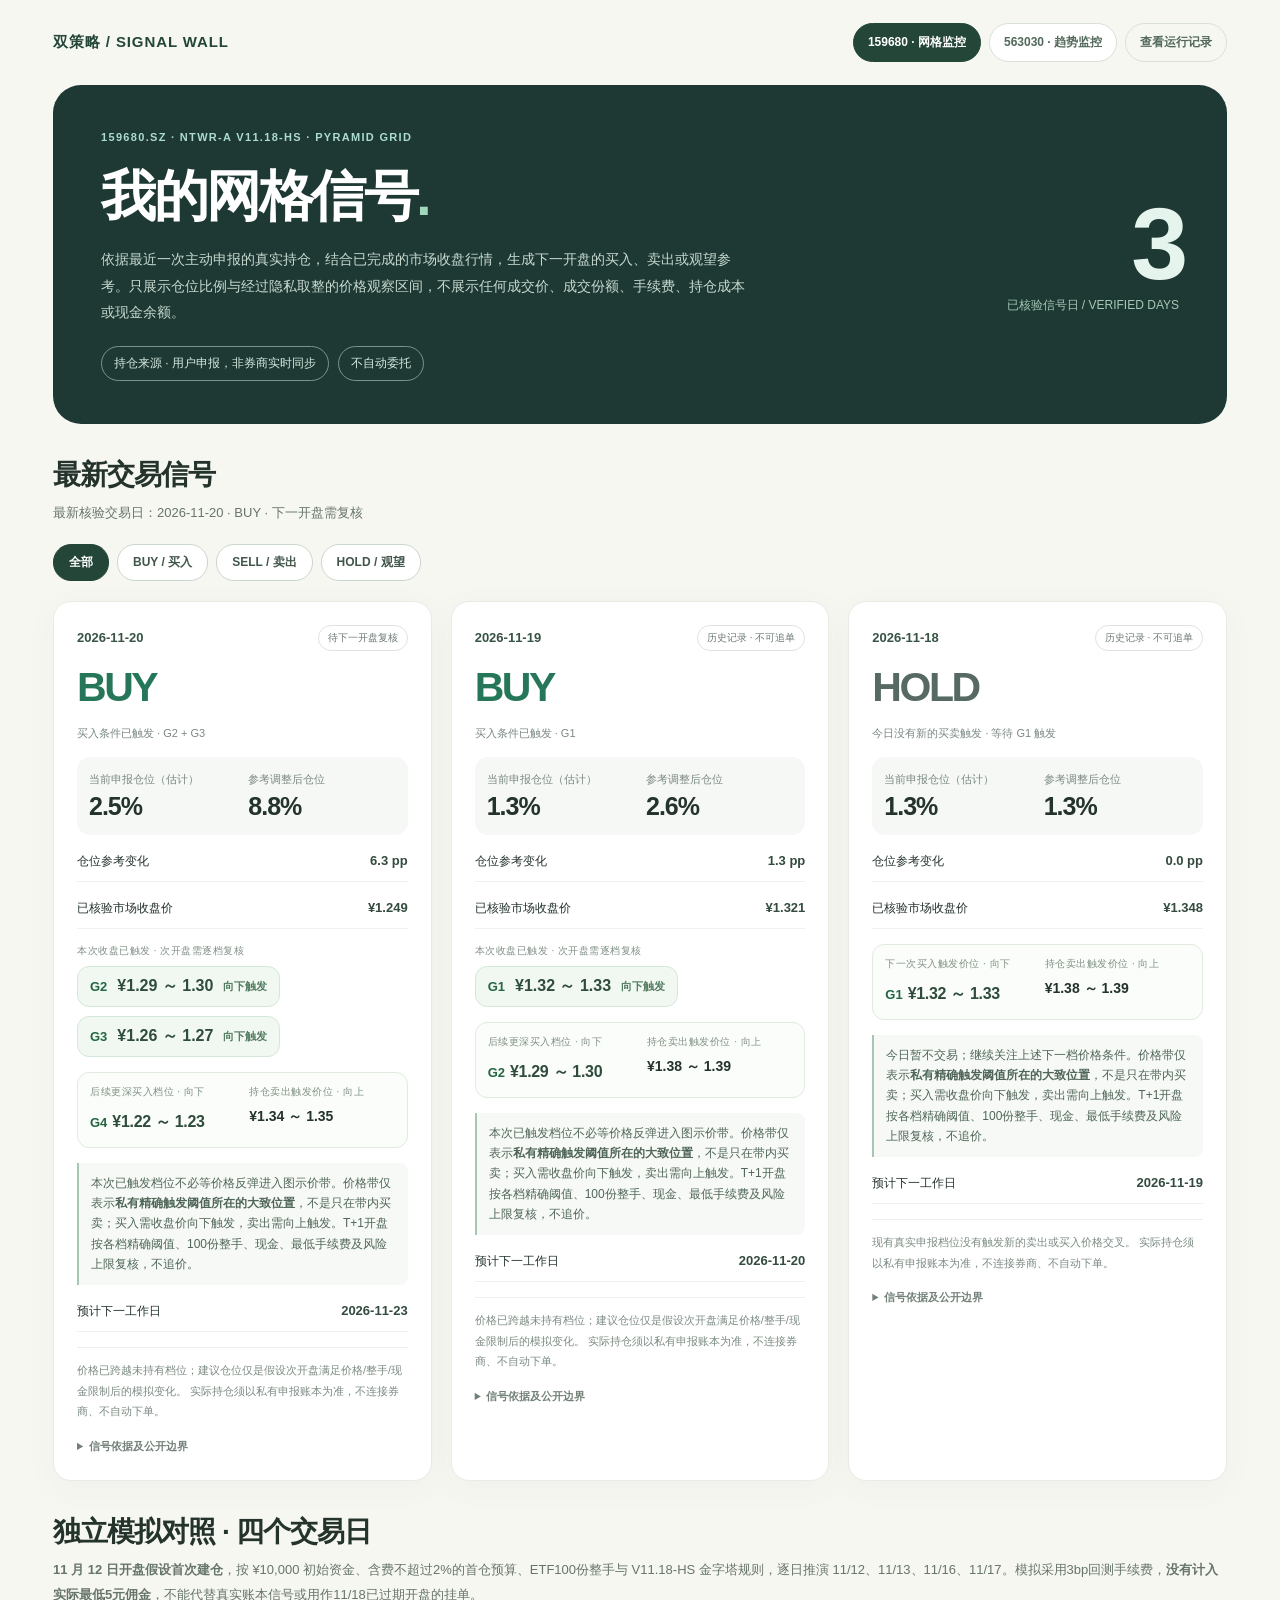
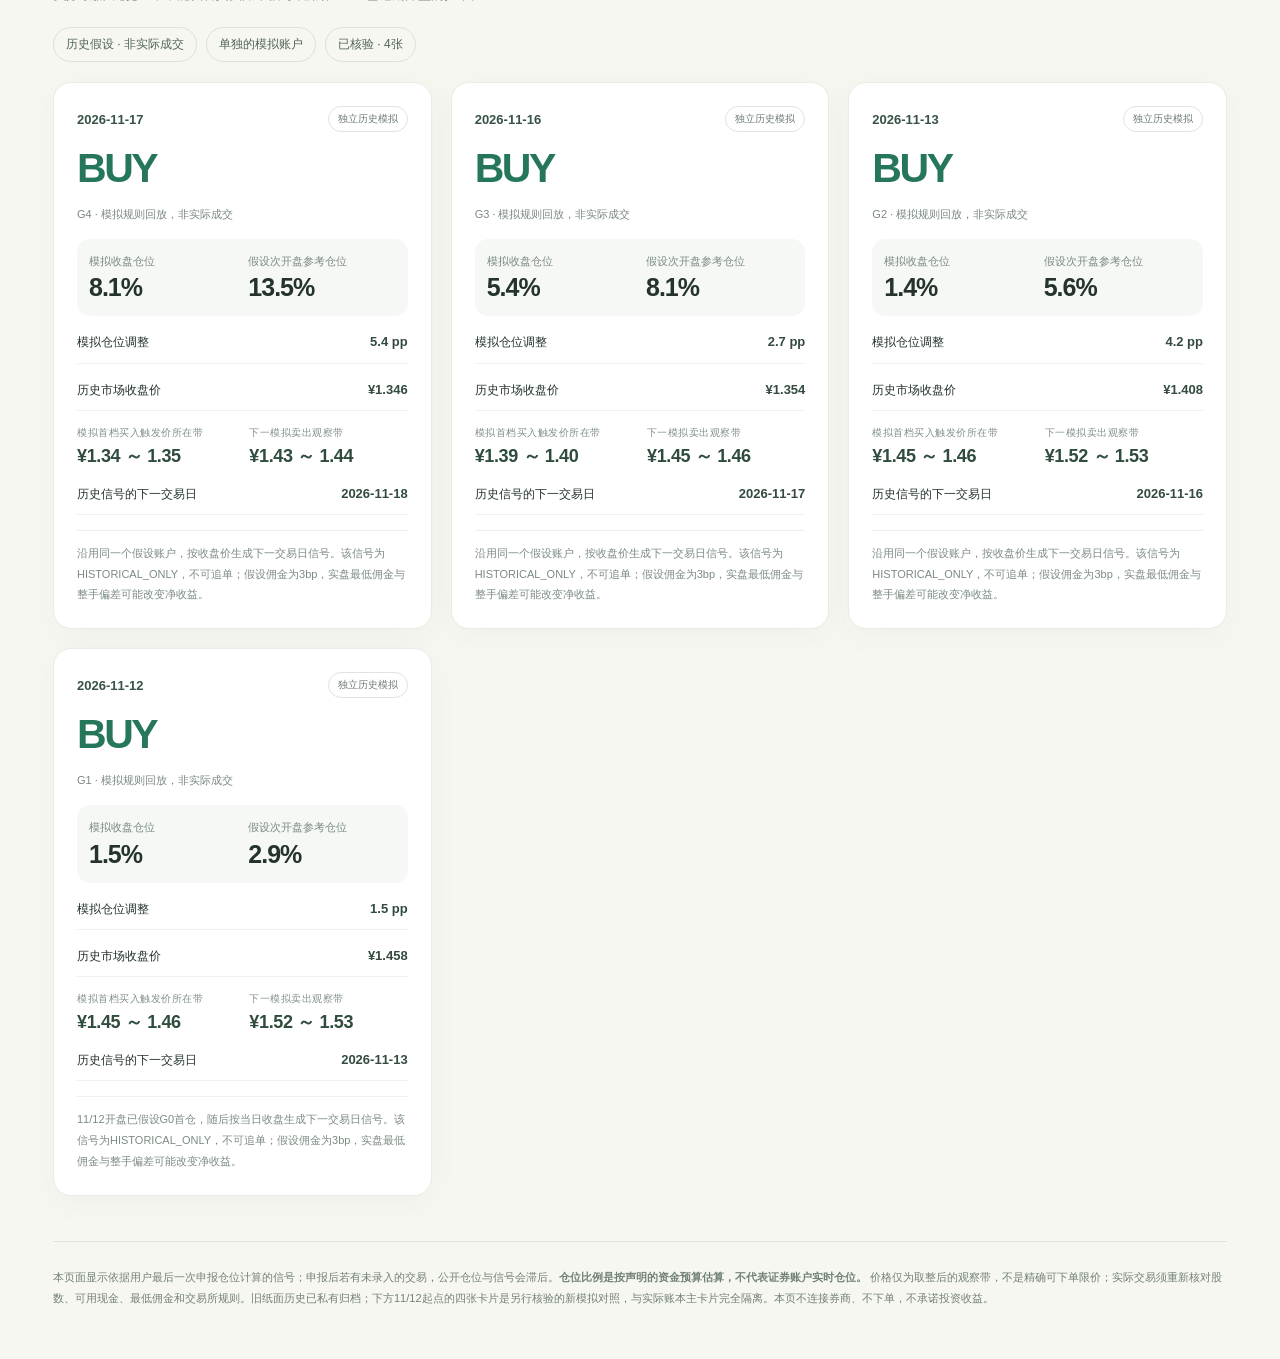
==== commit 398ff21a: "data: sync verified 159680 signal wall from private research" ====
--- a/index.html
+++ b/index.html
@@ -50,34 +50,47 @@
   return "¥"+esc(zone.low)+" ～ "+esc(zone.high);
 }
 function card(e){
-  const historic=e.timeliness==="HISTORICAL_ONLY";
-  const label=e.signal==="BUY"?"买入条件已触发":e.signal==="SELL"?"卖出条件已触发":"当前无新交易条件";
+  const historic=e.timeliness==="HISTORICAL_ONLY" || (entries.length>0 && e.market_date<entries[0].market_date);
+  const label=e.signal==="BUY"?"买入条件已触发":e.signal==="SELL"?"卖出条件已触发":"今日没有新的买卖触发";
   const date=esc(e.market_date);
   const fresh=e.ledger_freshness&&e.ledger_freshness.replace("USER_REPORTED_THROUGH_","");
   const hasRungDetail=Array.isArray(e.triggered_buy_zones);
   const triggered=hasRungDetail?e.triggered_buy_zones:(e.signal==="BUY"&&e.next_buy_zone?[{rung:e.strategy_rung,zone:e.next_buy_zone}]:[]);
   const upcoming=hasRungDetail?e.next_untriggered_buy_zone:null;
-  const triggeredHTML=triggered.length?triggered.map(item=>
-    '<div class="rung-pill"><span class="rung-name">'+esc(item.rung)+'</span><span class="rung-band">'+priceZone(item.zone)+'</span></div>'
-  ).join(""):'<span class="zone-empty">本次未触发可执行买入档位</span>';
-  const upcomingHTML=upcoming?
-    '<span class="rung-name">'+esc(upcoming.rung)+'</span> <span class="zone">'+priceZone(upcoming.zone)+'</span>':
-    (hasRungDetail?'尚无更深的未触发档位':'历史卡片仅记录首档触发价');
+  // Preserve a next-trigger guide for legacy HOLD cards rather than
+  // hiding an existing public next_buy_zone just because the card is old.
+  const nextZone=upcoming?.zone||(hasRungDetail?null:(e.signal==="HOLD"?e.next_buy_zone:null));
+  const nextRung=upcoming?.rung||"下一档";
+  const triggeredHTML=triggered.map(item=>
+    '<div class="rung-pill"><span class="rung-name">'+esc(item.rung)+'</span><span class="rung-band">'+priceZone(item.zone)+'</span><span class="rung-direction">向下触发</span></div>'
+  ).join("");
+  const sub=triggered.length?triggered.map(x=>esc(x.rung)).join(" + ")
+    :e.signal==="HOLD"?"等待 "+esc(nextRung)+" 触发":esc(e.strategy_rung);
+  const upcomingText=nextZone?
+    '<span class="rung-name">'+esc(nextRung)+'</span><span class="zone">'+priceZone(nextZone)+'</span>':
+    '<span class="zone-empty">暂无可核验的下一买入档位</span>';
+  const triggerTitle=e.signal==="HOLD"?"下一次买入触发价位":"后续更深买入档位";
+  const triggeredSection=triggered.length?
+    '<div class="rung-section"><div class="zone-title">本次收盘已触发 · 次开盘需逐档复核</div><div class="rung-list">'+triggeredHTML+'</div></div>':"";
   return '<article class="card '+esc(e.signal)+'">'
-    +'<div class="card-top"><span class="date">'+date+'</span><span class="tag">'+(historic?'历史回算':'待下一开盘复核')+'</span></div>'
+    +'<div class="card-top"><span class="date">'+date+'</span><span class="tag">'+(historic?'历史记录 · 不可追单':'待下一开盘复核')+'</span></div>'
     +'<div class="signal">'+esc(e.signal)+'</div>'
-    +'<div class="signal-sub">'+label+' · '+(triggered.length?triggered.map(x=>esc(x.rung)).join(' + '):esc(e.strategy_rung))+'</div>'
+    +'<div class="signal-sub">'+label+' · '+sub+'</div>'
     +'<div class="weights"><div><div class="label">当前申报仓位（估计）</div><div class="val">'+esc(e.stock_weight_pct)+'%</div></div>'
     +'<div><div class="label">参考调整后仓位</div><div class="val">'+esc(e.reference_target_weight_pct)+'%</div></div></div>'
     +'<div class="row"><span>仓位参考变化</span><strong>'+esc(e.suggested_change_pp)+' pp</strong></div>'
     +'<div class="row"><span>已核验市场收盘价</span><strong>¥'+Number(e.close_market).toFixed(3)+'</strong></div>'
-    +'<div class="rung-sections"><div class="rung-section"><div class="zone-title">本次已触发的买入档位 · 各档触发价所在带</div>'
-    +'<div class="rung-list">'+triggeredHTML+'</div></div>'
-    +'<div class="zones"><div><div class="zone-title">尚未触发的下一买入档位</div><div class="zone-entry">'+upcomingHTML+'</div></div>'
-    +'<div><div class="zone-title">卖出触发价所在带</div><div class="zone-entry">'+priceZone(e.next_sell_zone)+'</div></div></div>'
-    +'<div class="price-guidance">本次触发档位可在低于各自精确阈值的开盘价下继续核验；显示的0.01元价带只标记阈值位置，<strong>不是买入区间或可照抄的委托上限</strong>。开盘跳空、整手、资金和手续费可改变实际执行结果。</div></div>'
+    +'<div class="rung-sections">'
+    +triggeredSection
+    +'<div class="zones next-trigger-guides"><div><div class="zone-title">'+triggerTitle+' · 向下</div><div class="zone-entry">'+upcomingText+'</div></div>'
+    +'<div><div class="zone-title">持仓卖出触发价位 · 向上</div><div class="zone-entry">'+priceZone(e.next_sell_zone)+'</div></div></div>'
+    +'<div class="price-guidance">'
+    +(e.signal==="HOLD"?'今日暂不交易；继续关注上述下一档价格条件。':'本次已触发档位不必等价格反弹进入图示价带。')
+    +'价格带仅表示<strong>私有精确触发阈值所在的大致位置</strong>，不是只在带内买卖；买入需收盘价向下触发，卖出需向上触发。'
+    +'T+1开盘按各档精确阈值、100份整手、现金、最低手续费及风险上限复核，不追价。'
+    +'</div></div>'
     +'<div class="row"><span>预计下一工作日</span><strong>'+esc(e.next_weekday)+'</strong></div>'
-    +'<div class="disclaimer">'+esc(e.reason)+' 下单前须在私有账本核对精确阈值、实际费用与最新成交。不连接券商，不自动下单。</div>'
+    +'<div class="disclaimer">'+esc(e.reason)+' 实际持仓须以私有申报账本为准，不连接券商、不自动下单。</div>'
     +'<details><summary>信号依据及公开边界</summary><div style="padding-top:12px">持仓基于用户最后一次申报、未连接券商；最近记录更新日期：'+esc(fresh||"未知")+'。'
     +'策略版本：'+esc(e.strategy_version)+'。买入曾观测到最低佣金，卖出费用未核实。'
     +(historic?' 当前执行窗口已过去，不能追单。':' 下一开盘需要重新核对可成交条件。')
--- a/shared-ui.css
+++ b/shared-ui.css
@@ -58,6 +58,11 @@
 .rung-pill{display:flex;align-items:center;gap:10px;padding:9px 12px;border:1px solid #d3e8d8;background:#f1f8f1;border-radius:12px;min-width:0}
 .rung-name{font-size:13px;font-weight:800;color:#246542;white-space:nowrap}
 .rung-band{font-size:16px;font-weight:760;color:#304c3d;font-variant-numeric:tabular-nums;overflow-wrap:anywhere}
+.rung-direction{font-size:11px;font-weight:650;color:#537b61;white-space:nowrap}
+.next-trigger-guides{padding:12px;border:1px solid #e1ebde;border-radius:12px;background:#fafdf9}
+.next-trigger-guides .zone-entry{display:flex;flex-wrap:wrap;gap:5px;align-items:baseline}
+.next-trigger-guides .zone-entry .zone{margin-left:0}
+
 .zone-entry{margin-top:6px;min-height:23px;font-size:14px;font-weight:650;line-height:1.6;overflow-wrap:anywhere}
 .zone-entry .zone{display:inline;font-size:16px;margin-left:5px}
 .zone-empty{font-size:13px;color:#6c7c73}
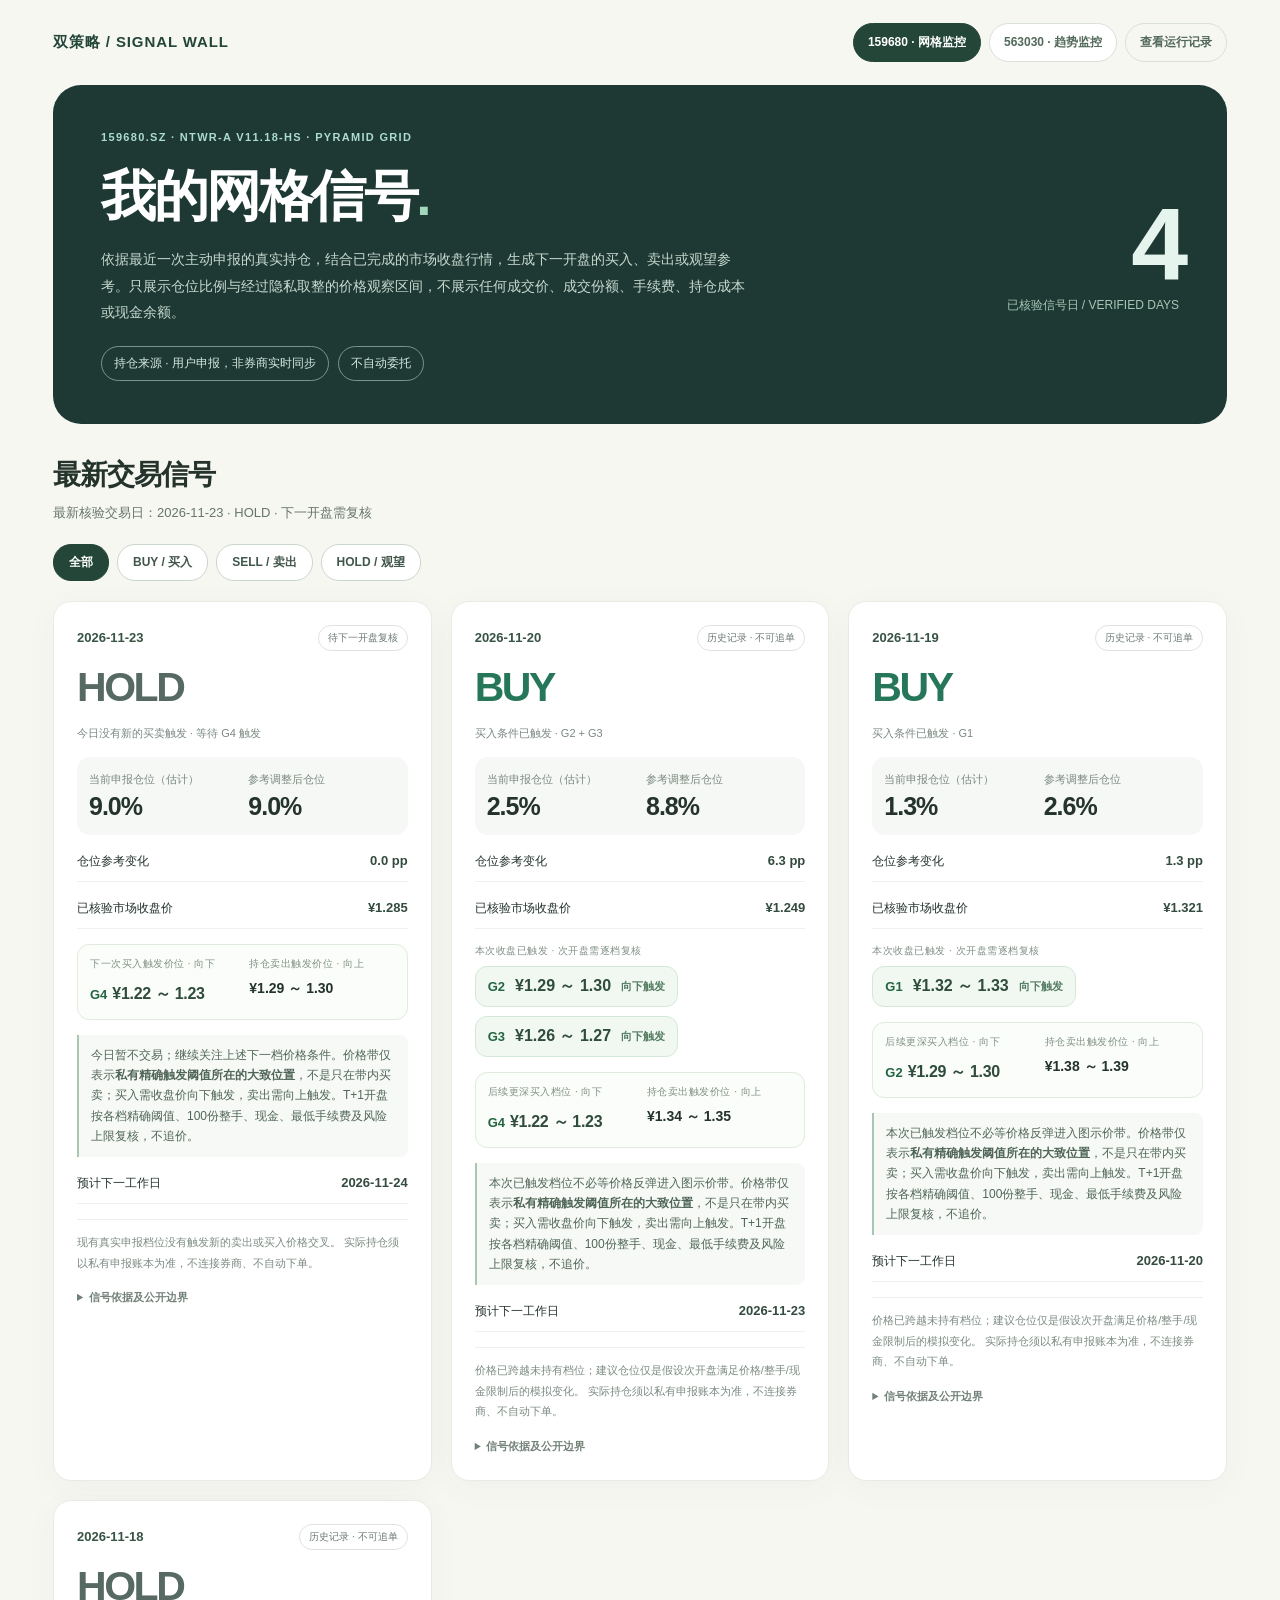
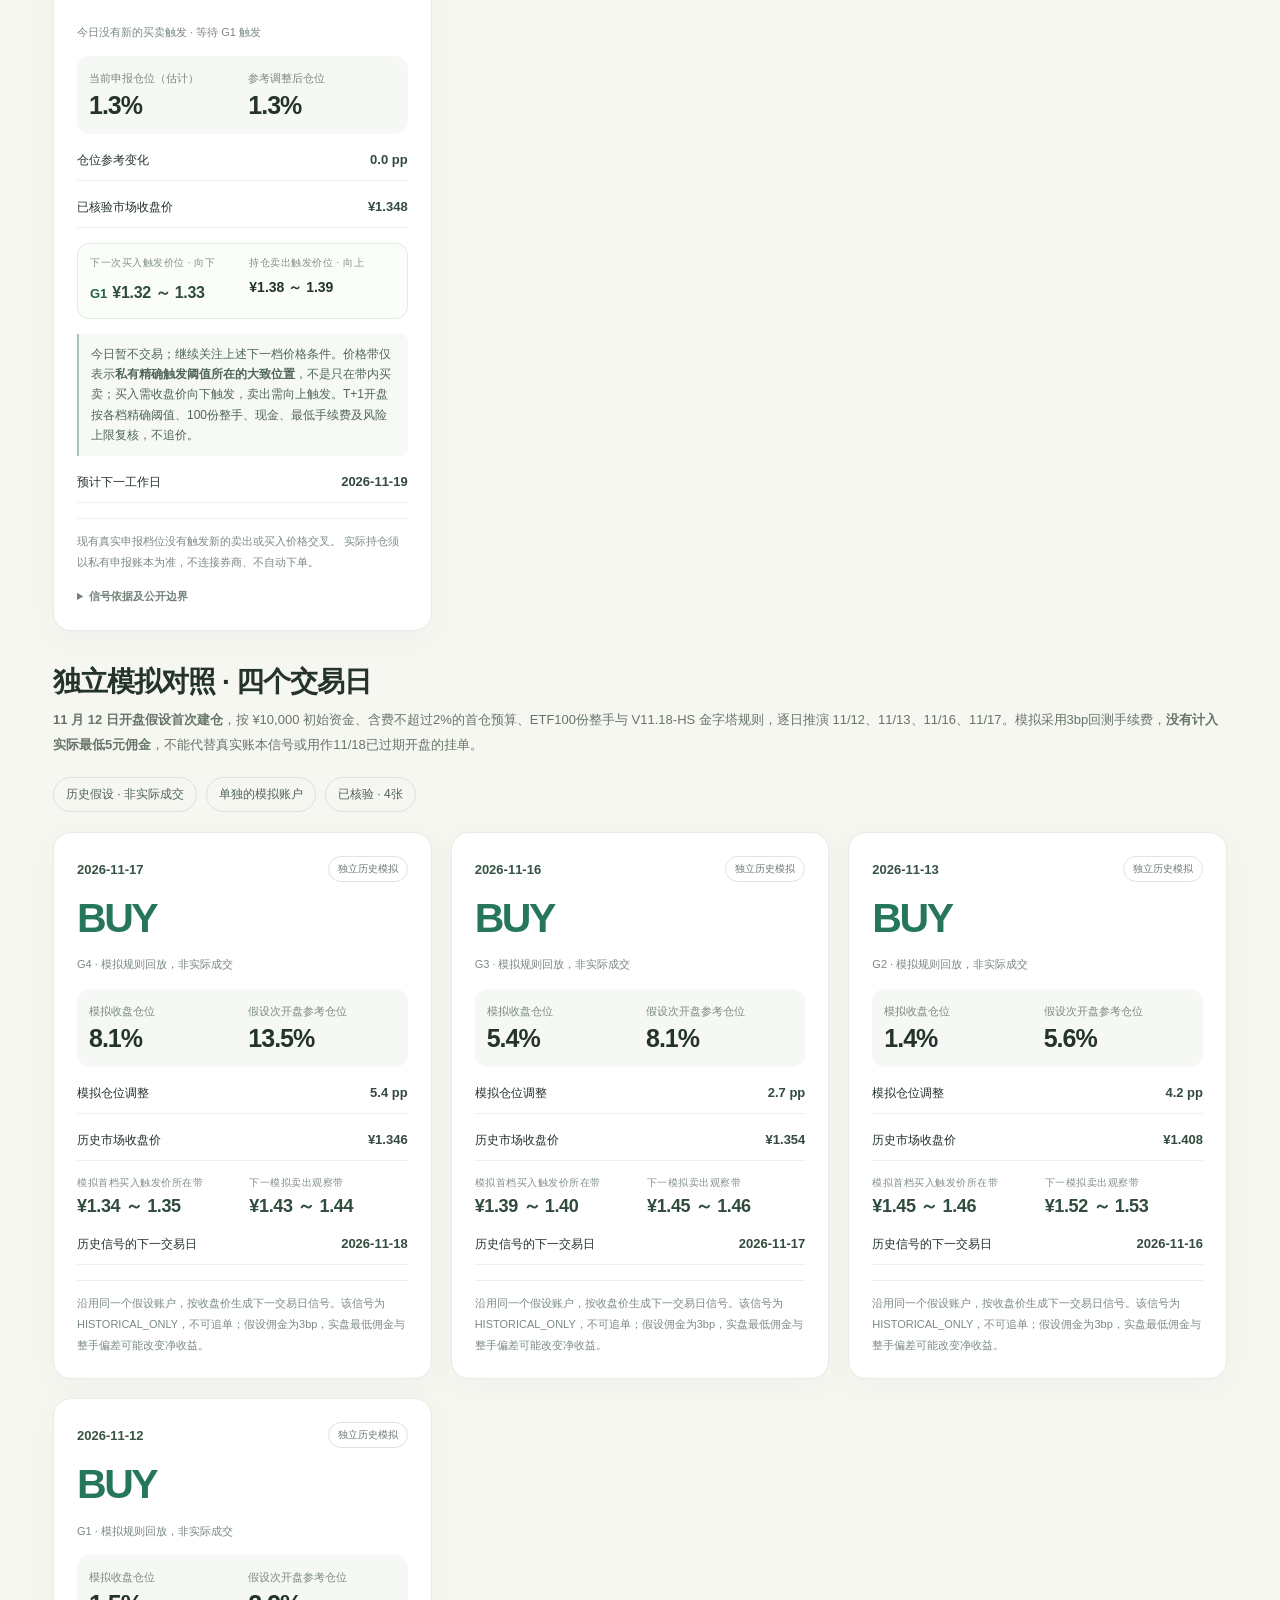
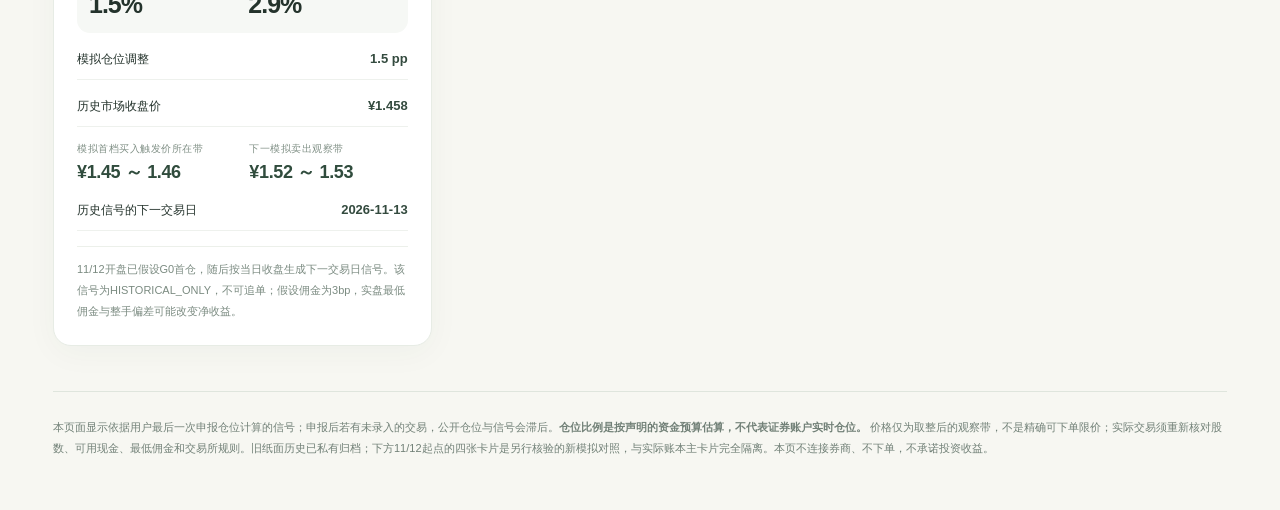
==== commit 48015ce1: "feat: add shared signal wall favicon" ====
--- a/index.html
+++ b/index.html
@@ -6,6 +6,7 @@
   <meta name="color-scheme" content="light">
   <meta name="description" content="159680.SZ / NTWR-A V11.18-HS。仅展示用户自报账本推导的仓位比例、价格观察带与信号；不公开实际成交明细。">
   <title>NTWR Signal Wall · 基于申报持仓的网格信号</title>
+  <link rel="icon" type="image/svg+xml" href="data:image/svg+xml,%3Csvg%20xmlns%3D%22http%3A%2F%2Fwww.w3.org%2F2000%2Fsvg%22%20viewBox%3D%220%200%2064%2064%22%3E%3Crect%20width%3D%2264%22%20height%3D%2264%22%20rx%3D%2214%22%20fill%3D%22%23153f35%22%2F%3E%3Cpath%20d%3D%22M12%2020H52M12%2032H52M12%2044H52%22%20stroke%3D%22%23649487%22%20stroke-width%3D%222%22%20stroke-linecap%3D%22round%22%2F%3E%3Cpath%20d%3D%22M13%2022L25%2038L34%2030L42%2042L52%2017%22%20fill%3D%22none%22%20stroke%3D%22%23b8eed0%22%20stroke-width%3D%225%22%20stroke-linecap%3D%22round%22%20stroke-linejoin%3D%22round%22%2F%3E%3C%2Fsvg%3E">
   <link rel="stylesheet" href="./shared-ui.css">
 
 </head>
